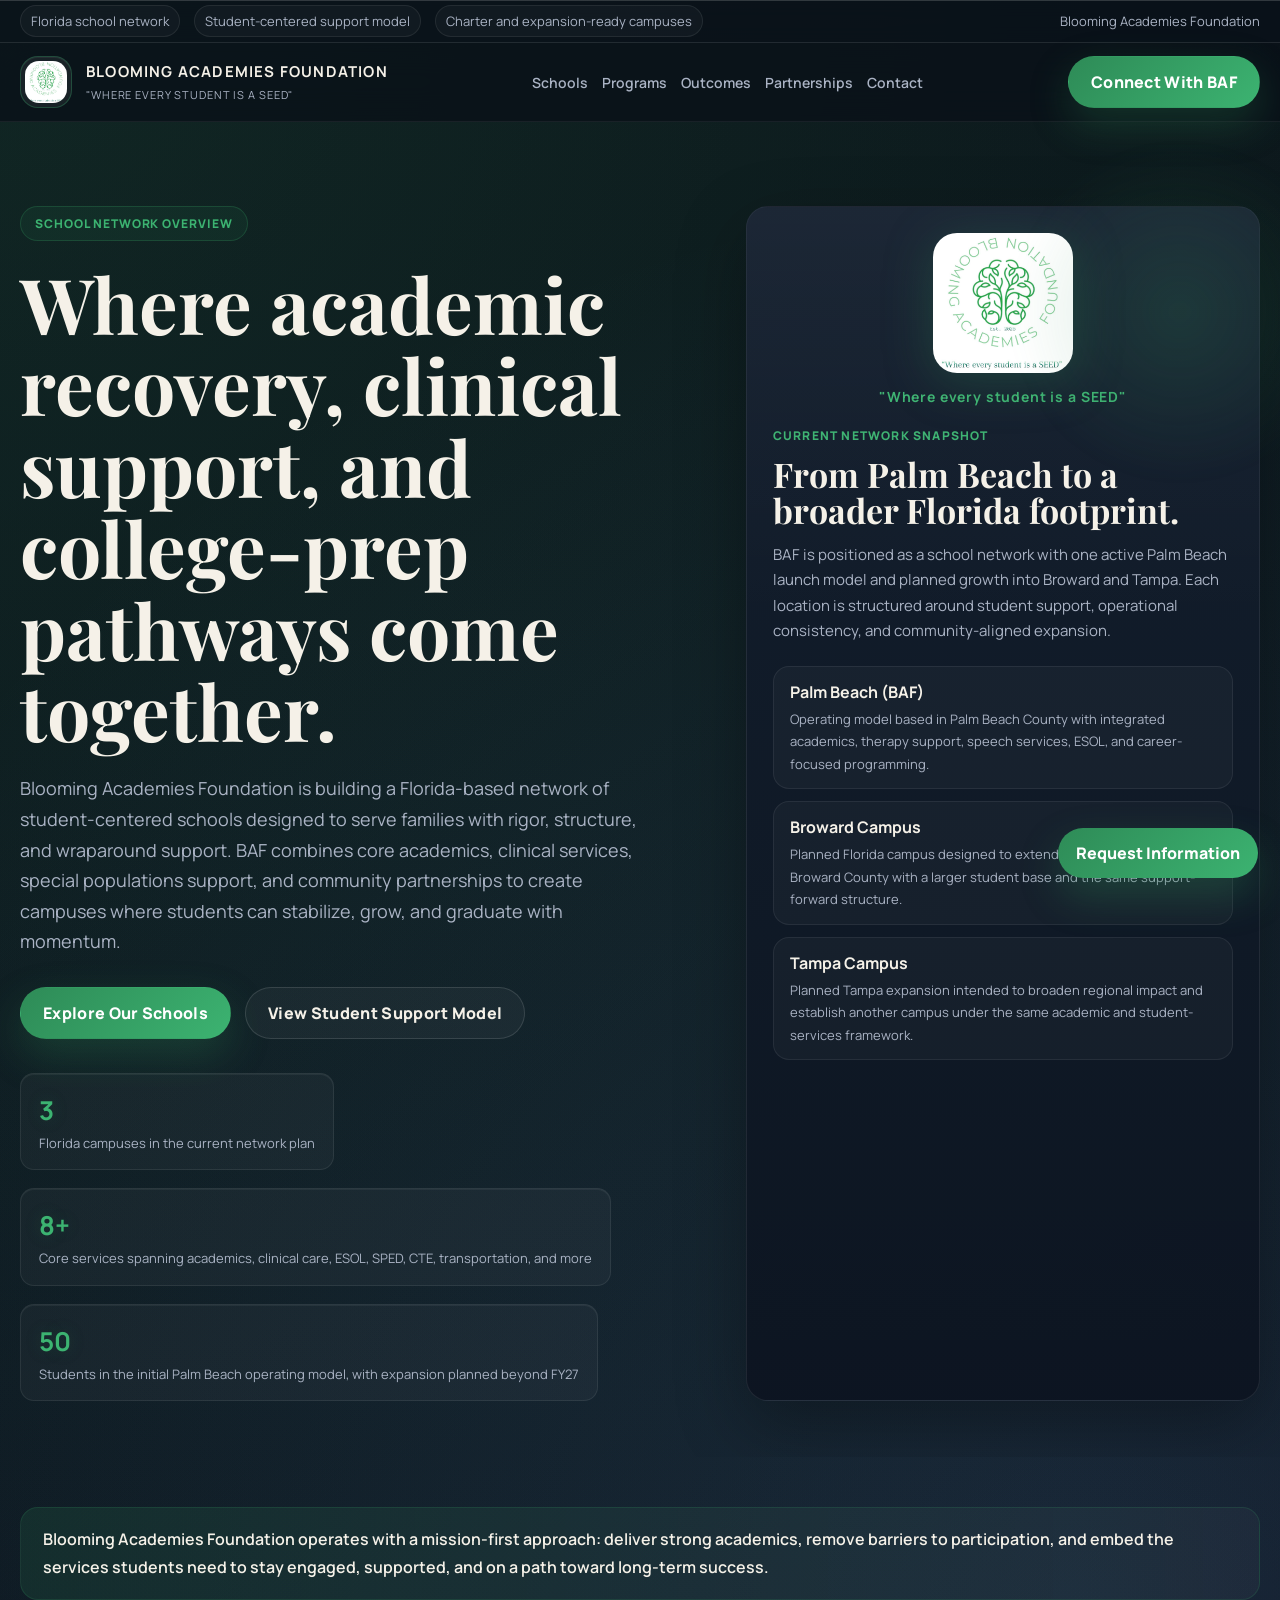
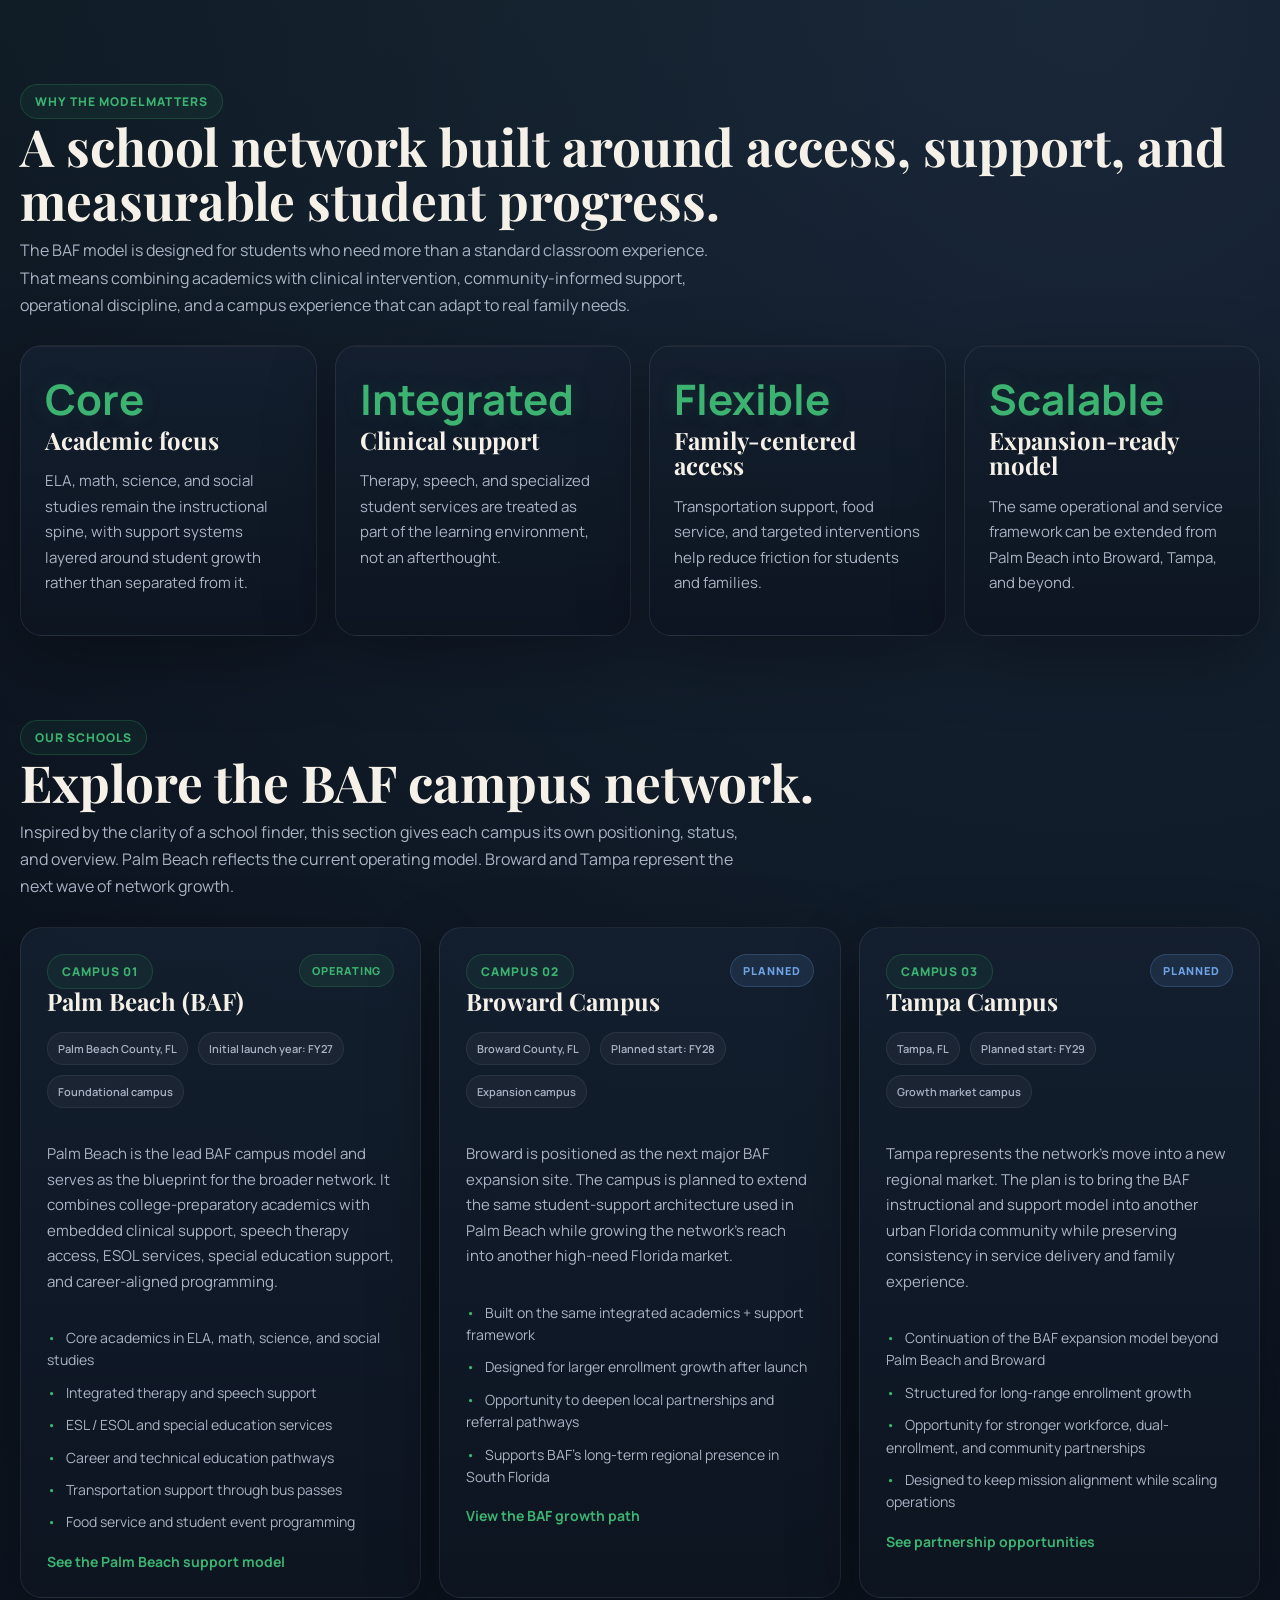
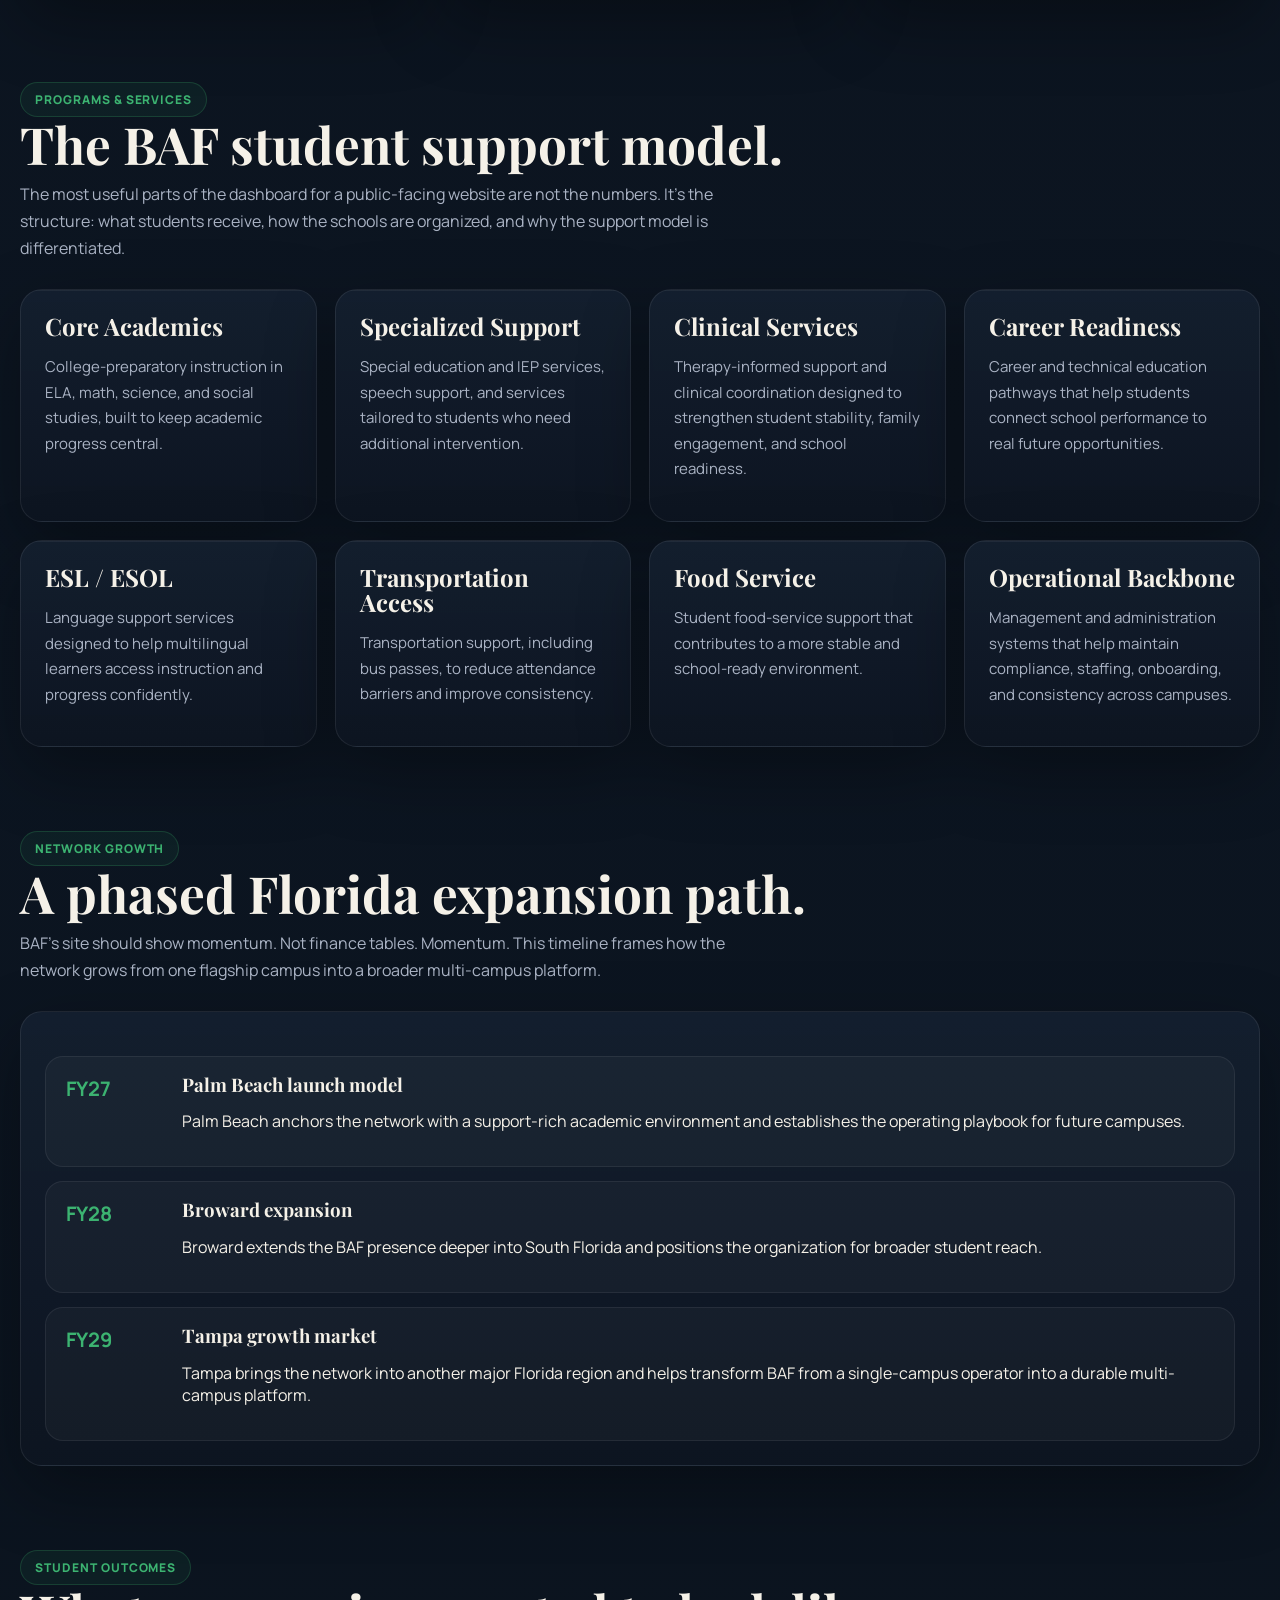
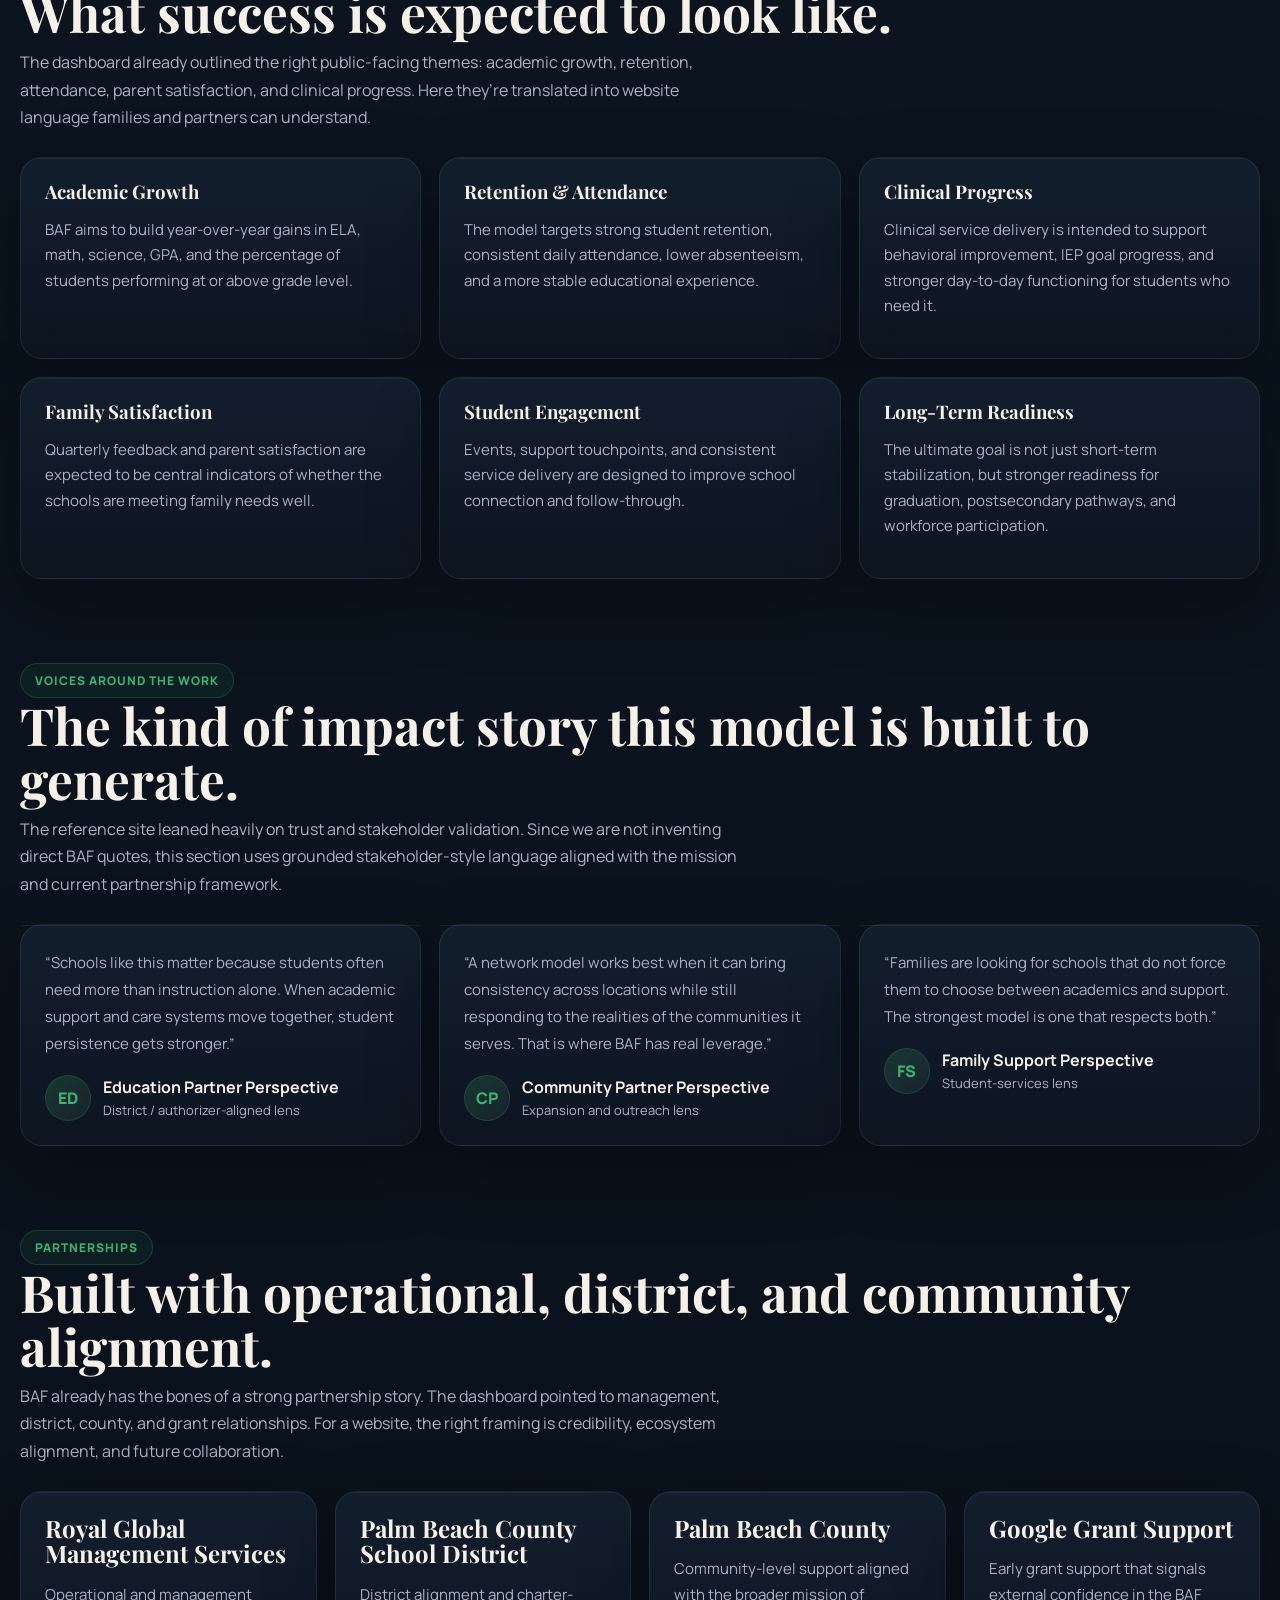
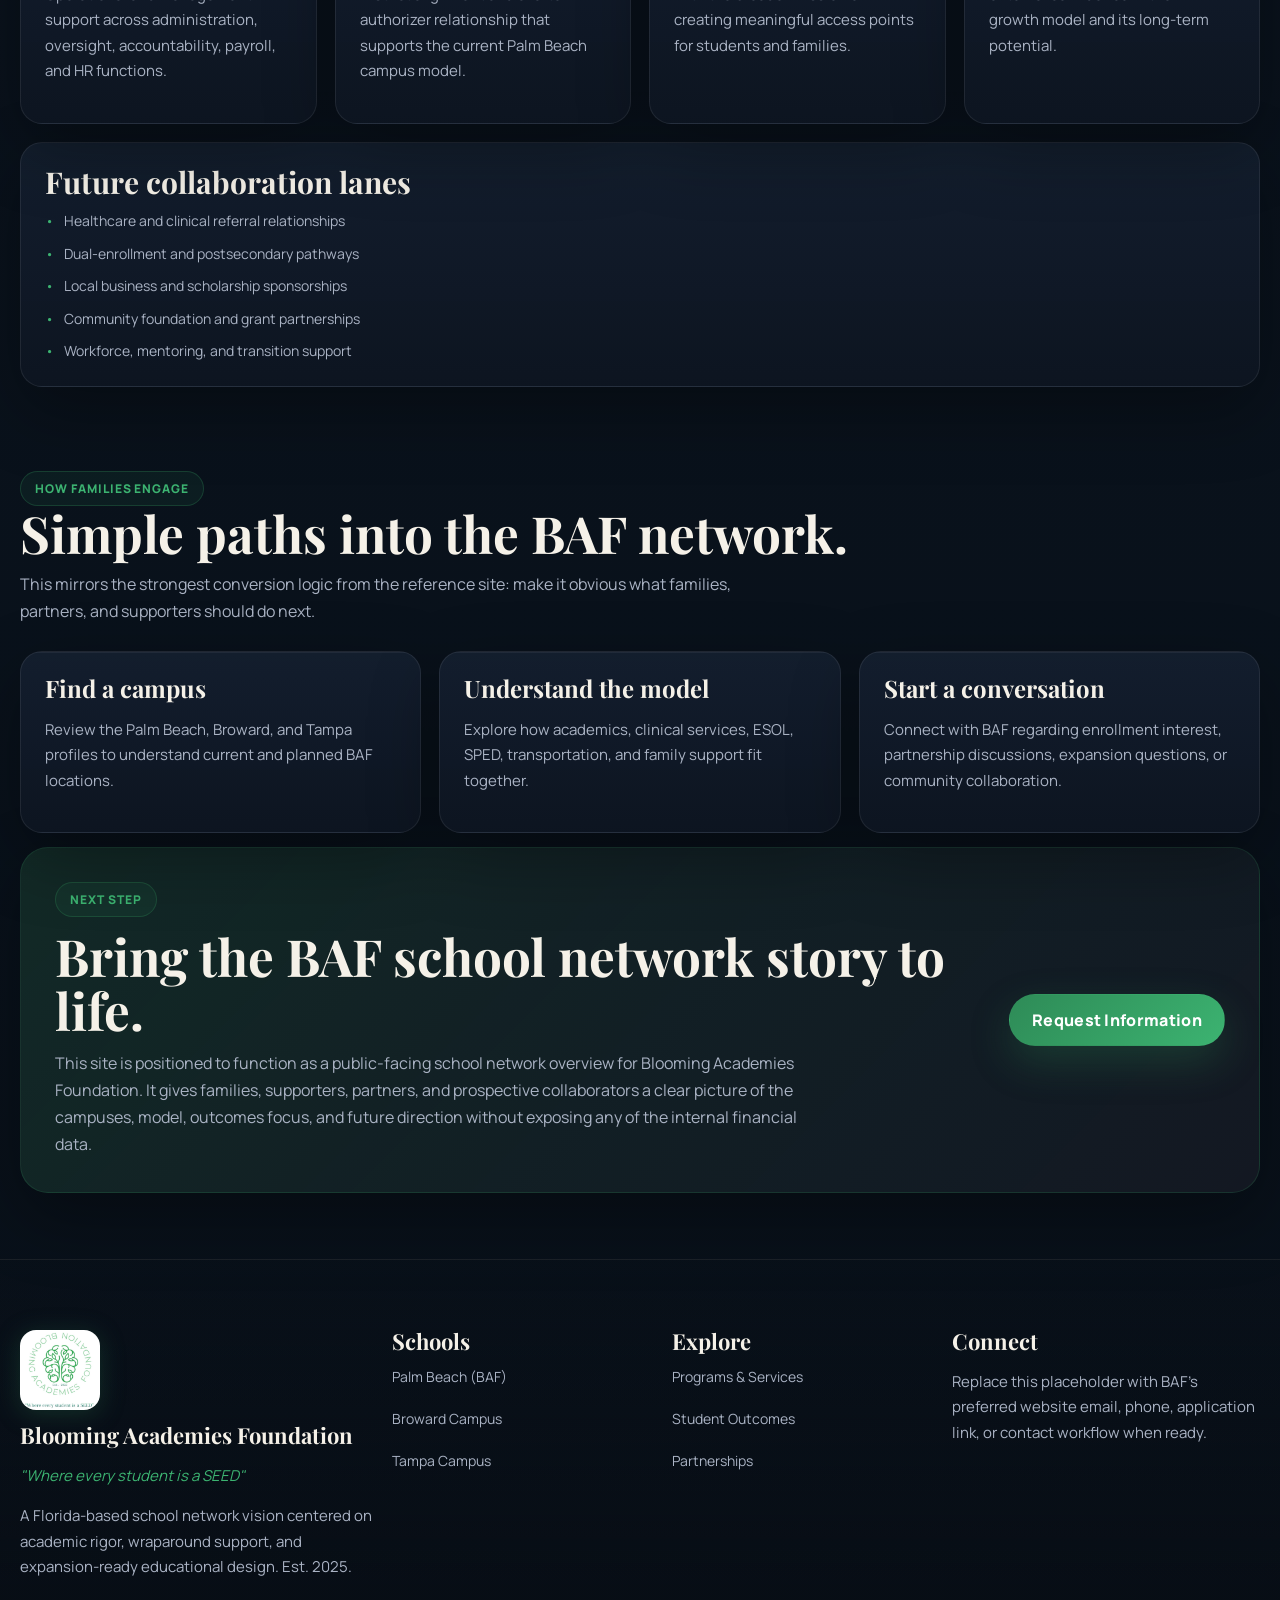
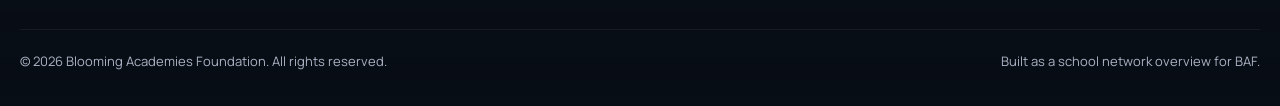
==== index.html @ f179d06c "BAF Schools website - initial deploy" ====
<!DOCTYPE html>
<html lang="en">
<head>
  <meta charset="UTF-8">
  <meta name="viewport" content="width=device-width, initial-scale=1.0">
  <title>Blooming Academies Foundation | Where Every Student is a SEED</title>
  <meta name="description" content="Explore Blooming Academies Foundation schools, student support services, campus plans, partnerships, and the mission behind BAF's Florida education network.">
  <link rel="preconnect" href="https://fonts.googleapis.com">
  <link rel="preconnect" href="https://fonts.gstatic.com" crossorigin>
  <link href="https://fonts.googleapis.com/css2?family=Playfair+Display:wght@600;700;800&family=Manrope:wght@400;500;600;700;800&display=swap" rel="stylesheet">
  <style>
    :root {
      --ink: #0d1420;
      --ink-deep: #091019;
      --ink-soft: #131f31;
      --surface: #101a29;
      --surface-2: #162336;
      --line: rgba(255,255,255,0.1);
      --text: #f5f1e8;
      --muted: #aab3c4;
      --gold: #2e8b57;
      --gold-bright: #3cb371;
      --emerald: #62c59a;
      --blue: #6ea4e7;
      --green-deep: #1a6b3c;
      --green-light: #7ecfa0;
      --shadow: 0 24px 70px rgba(0, 0, 0, 0.32);
      --radius: 22px;
      --radius-sm: 14px;
      --container: 1240px;
    }

    * { box-sizing: border-box; }
    html { scroll-behavior: smooth; }
    body {
      margin: 0;
      font-family: 'Manrope', sans-serif;
      background:
        radial-gradient(circle at top left, rgba(46,139,87,0.18), transparent 25%),
        radial-gradient(circle at 85% 20%, rgba(110,164,231,0.14), transparent 22%),
        linear-gradient(180deg, #0a1018 0%, #0c1521 45%, #081019 100%);
      color: var(--text);
    }

    body::before {
      content: "";
      position: fixed;
      inset: 0;
      pointer-events: none;
      background-image:
        linear-gradient(rgba(255,255,255,0.03) 1px, transparent 1px),
        linear-gradient(90deg, rgba(255,255,255,0.03) 1px, transparent 1px);
      background-size: 32px 32px;
      mask-image: linear-gradient(180deg, rgba(0,0,0,0.25), transparent 80%);
      opacity: 0.25;
    }

    a { color: inherit; text-decoration: none; }
    img { max-width: 100%; display: block; }
    .container { width: min(var(--container), calc(100% - 40px)); margin: 0 auto; }

    .topbar {
      border-bottom: 1px solid var(--line);
      background: rgba(9, 16, 25, 0.78);
      backdrop-filter: blur(18px);
    }

    .topbar-inner {
      min-height: 42px;
      display: flex;
      align-items: center;
      justify-content: space-between;
      gap: 16px;
      color: var(--muted);
      font-size: 13px;
    }

    .topbar-items,
    .topbar-right,
    .nav-links,
    .hero-actions,
    .hero-proof,
    .impact-grid,
    .campus-grid,
    .model-grid,
    .outcomes-grid,
    .partners-grid,
    .path-grid,
    .footer-grid { display: flex; gap: 14px; flex-wrap: wrap; }

    .topbar-chip {
      padding: 6px 10px;
      border: 1px solid rgba(255,255,255,0.08);
      border-radius: 999px;
      background: rgba(255,255,255,0.03);
    }

    .navbar {
      position: sticky;
      top: 0;
      z-index: 20;
      background: rgba(10, 16, 24, 0.76);
      backdrop-filter: blur(20px);
      border-bottom: 1px solid rgba(255,255,255,0.06);
    }

    .nav-inner {
      min-height: 78px;
      display: flex;
      align-items: center;
      justify-content: space-between;
      gap: 20px;
    }

    .brand {
      display: flex;
      align-items: center;
      gap: 14px;
    }

    .brand-mark {
      width: 52px;
      height: 52px;
      border-radius: 18px;
      background: rgba(255,255,255,0.06);
      border: 1px solid rgba(62,179,113,0.3);
      display: grid;
      place-items: center;
      box-shadow: inset 0 1px 0 rgba(255,255,255,0.06);
      overflow: hidden;
      padding: 4px;
    }

    .brand-mark img {
      width: 100%;
      height: 100%;
      object-fit: contain;
      border-radius: 14px;
    }

    .brand-copy strong {
      display: block;
      font-size: 15px;
      letter-spacing: 0.08em;
      text-transform: uppercase;
    }

    .brand-copy small {
      color: var(--muted);
      letter-spacing: 0.08em;
      text-transform: uppercase;
      font-size: 11px;
    }

    .nav-links a {
      color: var(--muted);
      font-weight: 600;
      font-size: 14px;
    }

    .nav-links a:hover { color: var(--text); }

    .btn {
      display: inline-flex;
      align-items: center;
      justify-content: center;
      gap: 10px;
      padding: 14px 22px;
      border-radius: 999px;
      border: 1px solid transparent;
      font-weight: 800;
      letter-spacing: 0.02em;
      transition: transform 0.2s ease, box-shadow 0.2s ease, border-color 0.2s ease;
    }

    .btn:hover { transform: translateY(-2px); }

    .btn-primary {
      color: #fff;
      background: linear-gradient(135deg, var(--gold) 0%, var(--gold-bright) 100%);
      box-shadow: 0 16px 40px rgba(46,139,87,0.28);
    }

    .btn-secondary {
      color: var(--text);
      border-color: rgba(255,255,255,0.12);
      background: rgba(255,255,255,0.04);
    }

    .hero {
      padding: 84px 0 56px;
      position: relative;
      overflow: hidden;
    }

    .hero::after {
      content: "";
      position: absolute;
      right: -80px;
      top: 10px;
      width: 360px;
      height: 360px;
      border-radius: 50%;
      background: radial-gradient(circle, rgba(46,139,87,0.2), transparent 66%);
      filter: blur(8px);
    }

    .hero-grid {
      display: grid;
      grid-template-columns: 1.15fr 0.85fr;
      gap: 30px;
      align-items: stretch;
    }

    .eyebrow {
      display: inline-flex;
      align-items: center;
      gap: 10px;
      padding: 8px 14px;
      border-radius: 999px;
      border: 1px solid rgba(46,139,87,0.3);
      background: rgba(46,139,87,0.1);
      color: var(--gold-bright);
      font-size: 12px;
      font-weight: 800;
      letter-spacing: 0.08em;
      text-transform: uppercase;
    }

    h1, h2, h3, h4 {
      font-family: 'Playfair Display', serif;
      margin: 0;
      line-height: 1.06;
    }

    h1 {
      margin-top: 22px;
      font-size: clamp(42px, 6vw, 78px);
      max-width: 760px;
    }

    .hero-copy p {
      margin: 22px 0 0;
      max-width: 640px;
      color: var(--muted);
      font-size: 18px;
      line-height: 1.7;
    }

    .hero-actions { margin-top: 30px; }

    .hero-proof {
      margin-top: 34px;
      gap: 18px;
    }

    .proof-card {
      min-width: 170px;
      padding: 18px 18px 16px;
      border-radius: var(--radius-sm);
      background: rgba(255,255,255,0.035);
      border: 1px solid rgba(255,255,255,0.08);
      box-shadow: inset 0 1px 0 rgba(255,255,255,0.05);
    }

    .proof-card strong {
      display: block;
      font-size: 26px;
      color: var(--gold-bright);
      text-shadow: 0 0 18px rgba(46,139,87,0.2);
    }

    .proof-card span {
      display: block;
      margin-top: 6px;
      color: var(--muted);
      font-size: 13px;
      line-height: 1.5;
    }

    .hero-panel,
    .panel,
    .campus-card,
    .partner-card,
    .path-card,
    .testimonial,
    .impact-card,
    .model-card,
    .outcome-card {
      background: linear-gradient(180deg, rgba(20,31,47,0.94), rgba(13,21,33,0.98));
      border: 1px solid rgba(255,255,255,0.08);
      border-radius: var(--radius);
      box-shadow: var(--shadow);
    }

    .hero-panel {
      padding: 26px;
      position: relative;
      overflow: hidden;
    }

    .hero-panel::before {
      content: "";
      position: absolute;
      inset: 0;
      background: linear-gradient(180deg, rgba(255,255,255,0.04), transparent 35%);
      pointer-events: none;
    }

    .panel-kicker {
      font-size: 12px;
      color: var(--gold-bright);
      letter-spacing: 0.1em;
      text-transform: uppercase;
      font-weight: 800;
    }

    .hero-panel h3 {
      margin-top: 12px;
      font-size: 34px;
    }

    .hero-panel p {
      margin: 14px 0 0;
      color: var(--muted);
      line-height: 1.7;
      font-size: 15px;
    }

    .school-list {
      margin-top: 22px;
      display: grid;
      gap: 12px;
    }

    .school-list-item {
      padding: 14px 16px;
      border-radius: 16px;
      border: 1px solid rgba(255,255,255,0.07);
      background: rgba(255,255,255,0.03);
    }

    .school-list-item strong {
      display: block;
      font-size: 16px;
      margin-bottom: 4px;
    }

    .school-list-item span {
      color: var(--muted);
      font-size: 13px;
      line-height: 1.5;
    }

    .section { padding: 42px 0; }

    .section-head {
      display: flex;
      align-items: end;
      justify-content: space-between;
      gap: 20px;
      margin-bottom: 26px;
    }

    .section-head p {
      margin: 10px 0 0;
      max-width: 720px;
      color: var(--muted);
      line-height: 1.7;
    }

    .section-head h2 {
      font-size: clamp(30px, 4vw, 52px);
    }

    .impact-grid,
    .model-grid,
    .outcomes-grid,
    .partners-grid,
    .path-grid,
    .footer-grid {
      display: grid;
      gap: 18px;
    }

    .impact-grid { grid-template-columns: repeat(4, minmax(0, 1fr)); }
    .campus-grid { display: grid; grid-template-columns: repeat(3, minmax(0, 1fr)); gap: 18px; }
    .model-grid { grid-template-columns: repeat(4, minmax(0, 1fr)); }
    .outcomes-grid { grid-template-columns: repeat(3, minmax(0, 1fr)); }
    .partners-grid { grid-template-columns: repeat(4, minmax(0, 1fr)); }
    .path-grid { grid-template-columns: repeat(3, minmax(0, 1fr)); }
    .footer-grid { grid-template-columns: 1.15fr 0.85fr 0.85fr 1fr; }

    .impact-card,
    .model-card,
    .outcome-card,
    .partner-card,
    .path-card {
      padding: 24px;
      position: relative;
      overflow: hidden;
    }

    .impact-card::before,
    .campus-card::before,
    .model-card::before,
    .outcome-card::before,
    .partner-card::before,
    .path-card::before,
    .testimonial::before {
      content: "";
      position: absolute;
      inset: 0;
      border-top: 1px solid rgba(255,255,255,0.06);
      pointer-events: none;
    }

    .impact-card strong {
      display: block;
      font-size: 42px;
      color: var(--gold-bright);
      text-shadow: 0 0 22px rgba(46,139,87,0.18);
    }

    .impact-card h3,
    .model-card h3,
    .partner-card h3,
    .path-card h3,
    .campus-card h3 { font-size: 24px; }

    .impact-card p,
    .model-card p,
    .outcome-card p,
    .partner-card p,
    .path-card p,
    .campus-card p,
    .footer-column p {
      color: var(--muted);
      line-height: 1.7;
      font-size: 15px;
    }

    .network-band {
      margin: 8px 0 0;
      padding: 18px 22px;
      border-radius: 18px;
      background: linear-gradient(90deg, rgba(46,139,87,0.16), rgba(255,255,255,0.03));
      border: 1px solid rgba(46,139,87,0.22);
      color: var(--text);
      font-weight: 600;
      line-height: 1.7;
    }

    .campus-card {
      padding: 26px;
      display: flex;
      flex-direction: column;
      gap: 18px;
      min-height: 100%;
    }

    .campus-top {
      display: flex;
      align-items: start;
      justify-content: space-between;
      gap: 14px;
    }

    .campus-pill,
    .tiny-pill,
    .meta-pill {
      display: inline-flex;
      align-items: center;
      justify-content: center;
      border-radius: 999px;
      font-size: 11px;
      font-weight: 800;
      letter-spacing: 0.08em;
      text-transform: uppercase;
    }

    .campus-pill {
      padding: 8px 12px;
      background: rgba(46,139,87,0.14);
      color: var(--gold-bright);
      border: 1px solid rgba(46,139,87,0.28);
    }

    .campus-pill.planned {
      background: rgba(110,164,231,0.12);
      color: var(--blue);
      border-color: rgba(110,164,231,0.22);
    }

    .campus-meta {
      display: flex;
      flex-wrap: wrap;
      gap: 10px;
    }

    .meta-pill {
      padding: 8px 10px;
      background: rgba(255,255,255,0.04);
      border: 1px solid rgba(255,255,255,0.07);
      color: var(--muted);
      text-transform: none;
      letter-spacing: 0;
      font-weight: 600;
    }

    .campus-copy {
      display: grid;
      gap: 10px;
    }

    .campus-features,
    .partner-list,
    .footer-links,
    .campus-links {
      display: grid;
      gap: 10px;
      padding: 0;
      margin: 0;
      list-style: none;
    }

    .campus-features li,
    .partner-list li,
    .footer-links a {
      color: var(--muted);
      line-height: 1.6;
      font-size: 14px;
    }

    .campus-features li::before,
    .partner-list li::before {
      content: "•";
      color: var(--gold-bright);
      margin-right: 10px;
    }

    .campus-links a {
      font-weight: 700;
      color: var(--gold-bright);
      font-size: 14px;
    }

    .timeline {
      display: grid;
      gap: 14px;
      margin-top: 20px;
    }

    .timeline-item {
      display: grid;
      grid-template-columns: 100px 1fr;
      gap: 16px;
      padding: 18px 20px;
      border-radius: 18px;
      background: rgba(255,255,255,0.03);
      border: 1px solid rgba(255,255,255,0.07);
    }

    .timeline-item strong {
      color: var(--gold-bright);
      font-size: 20px;
    }

    .testimonial-row {
      display: grid;
      grid-template-columns: repeat(3, minmax(0, 1fr));
      gap: 18px;
    }

    .testimonial {
      padding: 24px;
      position: relative;
    }

    .testimonial p {
      color: var(--muted);
      line-height: 1.8;
      font-size: 15px;
      margin: 0;
    }

    .testimonial footer {
      margin-top: 18px;
      display: flex;
      align-items: center;
      gap: 12px;
    }

    .avatar {
      width: 46px;
      height: 46px;
      border-radius: 50%;
      display: grid;
      place-items: center;
      background: linear-gradient(135deg, rgba(46,139,87,0.28), rgba(255,255,255,0.05));
      border: 1px solid rgba(46,139,87,0.28);
      color: var(--gold-bright);
      font-weight: 800;
    }

    .cta-band {
      margin-top: 14px;
      padding: 34px;
      border-radius: 28px;
      background:
        linear-gradient(135deg, rgba(46,139,87,0.2), rgba(98,197,154,0.08) 48%, rgba(255,255,255,0.03) 100%),
        rgba(12,18,28,0.92);
      border: 1px solid rgba(46,139,87,0.22);
      box-shadow: var(--shadow);
      display: grid;
      grid-template-columns: 1fr auto;
      gap: 20px;
      align-items: center;
    }

    .cta-band p {
      margin: 12px 0 0;
      color: var(--muted);
      max-width: 760px;
      line-height: 1.7;
    }

    footer.site-footer {
      padding: 70px 0 36px;
      margin-top: 24px;
      border-top: 1px solid rgba(255,255,255,0.08);
      background: linear-gradient(180deg, rgba(8,14,22,0.2), rgba(7,12,19,0.78));
    }

    .footer-column h4 {
      font-size: 22px;
      margin-bottom: 12px;
    }

    .footer-links a { display: block; margin-bottom: 10px; }
    .footer-links a:hover { color: var(--text); }

    .footer-bottom {
      margin-top: 34px;
      padding-top: 22px;
      border-top: 1px solid rgba(255,255,255,0.06);
      display: flex;
      justify-content: space-between;
      gap: 20px;
      flex-wrap: wrap;
      color: var(--muted);
      font-size: 13px;
    }

    .floating-cta {
      position: fixed;
      right: 22px;
      bottom: 22px;
      z-index: 25;
      padding: 14px 18px;
      border-radius: 999px;
      background: linear-gradient(135deg, var(--gold), var(--gold-bright));
      color: #fff;
      font-weight: 900;
      box-shadow: 0 18px 40px rgba(46,139,87,0.32);
    }

    @media (max-width: 1100px) {
      .hero-grid,
      .campus-grid,
      .impact-grid,
      .model-grid,
      .outcomes-grid,
      .partners-grid,
      .testimonial-row,
      .path-grid,
      .footer-grid,
      .cta-band {
        grid-template-columns: 1fr 1fr;
      }

      .hero-grid { grid-template-columns: 1fr; }
      .cta-band { grid-template-columns: 1fr; }
    }

    @media (max-width: 760px) {
      .topbar { display: none; }
      .nav-inner { min-height: 72px; }
      .nav-links { display: none; }
      .impact-grid,
      .campus-grid,
      .model-grid,
      .outcomes-grid,
      .partners-grid,
      .testimonial-row,
      .path-grid,
      .footer-grid,
      .hero-proof { grid-template-columns: 1fr; display: grid; }
      .section { padding: 34px 0; }
      .timeline-item { grid-template-columns: 1fr; }
      .btn { width: 100%; }
      .hero-actions { display: grid; }
      .floating-cta { left: 14px; right: 14px; text-align: center; }
    }
  </style>
</head>
<body>
  <div class="topbar">
    <div class="container topbar-inner">
      <div class="topbar-items">
        <span class="topbar-chip">Florida school network</span>
        <span class="topbar-chip">Student-centered support model</span>
        <span class="topbar-chip">Charter and expansion-ready campuses</span>
      </div>
      <div class="topbar-right">
        <span>Blooming Academies Foundation</span>
      </div>
    </div>
  </div>

  <nav class="navbar">
    <div class="container nav-inner">
      <a href="#top" class="brand">
        <div class="brand-mark"><img src="baf-logo.jpg" alt="Blooming Academies Foundation logo"></div>
        <div class="brand-copy">
          <strong>Blooming Academies Foundation</strong>
          <small>"Where every student is a SEED"</small>
        </div>
      </a>
      <div class="nav-links">
        <a href="#schools">Schools</a>
        <a href="#model">Programs</a>
        <a href="#outcomes">Outcomes</a>
        <a href="#partners">Partnerships</a>
        <a href="#contact">Contact</a>
      </div>
      <a class="btn btn-primary" href="#contact">Connect With BAF</a>
    </div>
  </nav>

  <header class="hero" id="top">
    <div class="container hero-grid">
      <div class="hero-copy">
        <div class="eyebrow">School Network Overview</div>
        <h1>Where academic recovery, clinical support, and college-prep pathways come together.</h1>
        <p>
          Blooming Academies Foundation is building a Florida-based network of student-centered schools designed to serve families with rigor, structure, and wraparound support. BAF combines core academics, clinical services, special populations support, and community partnerships to create campuses where students can stabilize, grow, and graduate with momentum.
        </p>
        <div class="hero-actions">
          <a class="btn btn-primary" href="#schools">Explore Our Schools</a>
          <a class="btn btn-secondary" href="#model">View Student Support Model</a>
        </div>
        <div class="hero-proof">
          <div class="proof-card">
            <strong>3</strong>
            <span>Florida campuses in the current network plan</span>
          </div>
          <div class="proof-card">
            <strong>8+</strong>
            <span>Core services spanning academics, clinical care, ESOL, SPED, CTE, transportation, and more</span>
          </div>
          <div class="proof-card">
            <strong>50</strong>
            <span>Students in the initial Palm Beach operating model, with expansion planned beyond FY27</span>
          </div>
        </div>
      </div>

      <div class="hero-panel">
        <div style="text-align:center; margin-bottom:18px;">
          <img src="baf-logo.jpg" alt="Blooming Academies Foundation" style="width:140px; height:140px; object-fit:contain; margin:0 auto; border-radius:24px; filter:drop-shadow(0 8px 24px rgba(46,139,87,0.3));">
          <p style="margin:12px 0 0; font-size:14px; font-weight:700; color:var(--gold-bright); letter-spacing:0.06em;">"Where every student is a SEED"</p>
        </div>
        <div class="panel-kicker">Current Network Snapshot</div>
        <h3>From Palm Beach to a broader Florida footprint.</h3>
        <p>
          BAF is positioned as a school network with one active Palm Beach launch model and planned growth into Broward and Tampa. Each location is structured around student support, operational consistency, and community-aligned expansion.
        </p>
        <div class="school-list">
          <div class="school-list-item">
            <strong>Palm Beach (BAF)</strong>
            <span>Operating model based in Palm Beach County with integrated academics, therapy support, speech services, ESOL, and career-focused programming.</span>
          </div>
          <div class="school-list-item">
            <strong>Broward Campus</strong>
            <span>Planned Florida campus designed to extend the BAF model into Broward County with a larger student base and the same support-forward structure.</span>
          </div>
          <div class="school-list-item">
            <strong>Tampa Campus</strong>
            <span>Planned Tampa expansion intended to broaden regional impact and establish another campus under the same academic and student-services framework.</span>
          </div>
        </div>
      </div>
    </div>
  </header>

  <section class="section">
    <div class="container">
      <div class="network-band">
        Blooming Academies Foundation operates with a mission-first approach: deliver strong academics, remove barriers to participation, and embed the services students need to stay engaged, supported, and on a path toward long-term success.
      </div>
    </div>
  </section>

  <section class="section" id="impact">
    <div class="container">
      <div class="section-head">
        <div>
          <div class="eyebrow">Why The Model Matters</div>
          <h2>A school network built around access, support, and measurable student progress.</h2>
          <p>
            The BAF model is designed for students who need more than a standard classroom experience. That means combining academics with clinical intervention, community-informed support, operational discipline, and a campus experience that can adapt to real family needs.
          </p>
        </div>
      </div>

      <div class="impact-grid">
        <div class="impact-card">
          <strong>Core</strong>
          <h3>Academic focus</h3>
          <p>ELA, math, science, and social studies remain the instructional spine, with support systems layered around student growth rather than separated from it.</p>
        </div>
        <div class="impact-card">
          <strong>Integrated</strong>
          <h3>Clinical support</h3>
          <p>Therapy, speech, and specialized student services are treated as part of the learning environment, not an afterthought.</p>
        </div>
        <div class="impact-card">
          <strong>Flexible</strong>
          <h3>Family-centered access</h3>
          <p>Transportation support, food service, and targeted interventions help reduce friction for students and families.</p>
        </div>
        <div class="impact-card">
          <strong>Scalable</strong>
          <h3>Expansion-ready model</h3>
          <p>The same operational and service framework can be extended from Palm Beach into Broward, Tampa, and beyond.</p>
        </div>
      </div>
    </div>
  </section>

  <section class="section" id="schools">
    <div class="container">
      <div class="section-head">
        <div>
          <div class="eyebrow">Our Schools</div>
          <h2>Explore the BAF campus network.</h2>
          <p>
            Inspired by the clarity of a school finder, this section gives each campus its own positioning, status, and overview. Palm Beach reflects the current operating model. Broward and Tampa represent the next wave of network growth.
          </p>
        </div>
      </div>

      <div class="campus-grid">
        <article class="campus-card" id="palm-beach">
          <div class="campus-top">
            <div>
              <div class="eyebrow">Campus 01</div>
              <h3>Palm Beach (BAF)</h3>
            </div>
            <span class="campus-pill">Operating</span>
          </div>
          <div class="campus-meta">
            <span class="meta-pill">Palm Beach County, FL</span>
            <span class="meta-pill">Initial launch year: FY27</span>
            <span class="meta-pill">Foundational campus</span>
          </div>
          <div class="campus-copy">
            <p>
              Palm Beach is the lead BAF campus model and serves as the blueprint for the broader network. It combines college-preparatory academics with embedded clinical support, speech therapy access, ESOL services, special education support, and career-aligned programming.
            </p>
          </div>
          <ul class="campus-features">
            <li>Core academics in ELA, math, science, and social studies</li>
            <li>Integrated therapy and speech support</li>
            <li>ESL / ESOL and special education services</li>
            <li>Career and technical education pathways</li>
            <li>Transportation support through bus passes</li>
            <li>Food service and student event programming</li>
          </ul>
          <div class="campus-links">
            <a href="#model">See the Palm Beach support model</a>
          </div>
        </article>

        <article class="campus-card" id="broward">
          <div class="campus-top">
            <div>
              <div class="eyebrow">Campus 02</div>
              <h3>Broward Campus</h3>
            </div>
            <span class="campus-pill planned">Planned</span>
          </div>
          <div class="campus-meta">
            <span class="meta-pill">Broward County, FL</span>
            <span class="meta-pill">Planned start: FY28</span>
            <span class="meta-pill">Expansion campus</span>
          </div>
          <div class="campus-copy">
            <p>
              Broward is positioned as the next major BAF expansion site. The campus is planned to extend the same student-support architecture used in Palm Beach while growing the network's reach into another high-need Florida market.
            </p>
          </div>
          <ul class="campus-features">
            <li>Built on the same integrated academics + support framework</li>
            <li>Designed for larger enrollment growth after launch</li>
            <li>Opportunity to deepen local partnerships and referral pathways</li>
            <li>Supports BAF's long-term regional presence in South Florida</li>
          </ul>
          <div class="campus-links">
            <a href="#timeline">View the BAF growth path</a>
          </div>
        </article>

        <article class="campus-card" id="tampa">
          <div class="campus-top">
            <div>
              <div class="eyebrow">Campus 03</div>
              <h3>Tampa Campus</h3>
            </div>
            <span class="campus-pill planned">Planned</span>
          </div>
          <div class="campus-meta">
            <span class="meta-pill">Tampa, FL</span>
            <span class="meta-pill">Planned start: FY29</span>
            <span class="meta-pill">Growth market campus</span>
          </div>
          <div class="campus-copy">
            <p>
              Tampa represents the network's move into a new regional market. The plan is to bring the BAF instructional and support model into another urban Florida community while preserving consistency in service delivery and family experience.
            </p>
          </div>
          <ul class="campus-features">
            <li>Continuation of the BAF expansion model beyond Palm Beach and Broward</li>
            <li>Structured for long-range enrollment growth</li>
            <li>Opportunity for stronger workforce, dual-enrollment, and community partnerships</li>
            <li>Designed to keep mission alignment while scaling operations</li>
          </ul>
          <div class="campus-links">
            <a href="#partners">See partnership opportunities</a>
          </div>
        </article>
      </div>
    </div>
  </section>

  <section class="section" id="model">
    <div class="container">
      <div class="section-head">
        <div>
          <div class="eyebrow">Programs & Services</div>
          <h2>The BAF student support model.</h2>
          <p>
            The most useful parts of the dashboard for a public-facing website are not the numbers. It's the structure: what students receive, how the schools are organized, and why the support model is differentiated.
          </p>
        </div>
      </div>

      <div class="model-grid">
        <div class="model-card">
          <h3>Core Academics</h3>
          <p>College-preparatory instruction in ELA, math, science, and social studies, built to keep academic progress central.</p>
        </div>
        <div class="model-card">
          <h3>Specialized Support</h3>
          <p>Special education and IEP services, speech support, and services tailored to students who need additional intervention.</p>
        </div>
        <div class="model-card">
          <h3>Clinical Services</h3>
          <p>Therapy-informed support and clinical coordination designed to strengthen student stability, family engagement, and school readiness.</p>
        </div>
        <div class="model-card">
          <h3>Career Readiness</h3>
          <p>Career and technical education pathways that help students connect school performance to real future opportunities.</p>
        </div>
      </div>

      <div class="model-grid" style="margin-top:18px;">
        <div class="model-card">
          <h3>ESL / ESOL</h3>
          <p>Language support services designed to help multilingual learners access instruction and progress confidently.</p>
        </div>
        <div class="model-card">
          <h3>Transportation Access</h3>
          <p>Transportation support, including bus passes, to reduce attendance barriers and improve consistency.</p>
        </div>
        <div class="model-card">
          <h3>Food Service</h3>
          <p>Student food-service support that contributes to a more stable and school-ready environment.</p>
        </div>
        <div class="model-card">
          <h3>Operational Backbone</h3>
          <p>Management and administration systems that help maintain compliance, staffing, onboarding, and consistency across campuses.</p>
        </div>
      </div>
    </div>
  </section>

  <section class="section" id="timeline">
    <div class="container">
      <div class="section-head">
        <div>
          <div class="eyebrow">Network Growth</div>
          <h2>A phased Florida expansion path.</h2>
          <p>
            BAF's site should show momentum. Not finance tables. Momentum. This timeline frames how the network grows from one flagship campus into a broader multi-campus platform.
          </p>
        </div>
      </div>

      <div class="panel" style="padding: 24px;">
        <div class="timeline">
          <div class="timeline-item">
            <strong>FY27</strong>
            <div>
              <h3>Palm Beach launch model</h3>
              <p>Palm Beach anchors the network with a support-rich academic environment and establishes the operating playbook for future campuses.</p>
            </div>
          </div>
          <div class="timeline-item">
            <strong>FY28</strong>
            <div>
              <h3>Broward expansion</h3>
              <p>Broward extends the BAF presence deeper into South Florida and positions the organization for broader student reach.</p>
            </div>
          </div>
          <div class="timeline-item">
            <strong>FY29</strong>
            <div>
              <h3>Tampa growth market</h3>
              <p>Tampa brings the network into another major Florida region and helps transform BAF from a single-campus operator into a durable multi-campus platform.</p>
            </div>
          </div>
        </div>
      </div>
    </div>
  </section>

  <section class="section" id="outcomes">
    <div class="container">
      <div class="section-head">
        <div>
          <div class="eyebrow">Student Outcomes</div>
          <h2>What success is expected to look like.</h2>
          <p>
            The dashboard already outlined the right public-facing themes: academic growth, retention, attendance, parent satisfaction, and clinical progress. Here they’re translated into website language families and partners can understand.
          </p>
        </div>
      </div>

      <div class="outcomes-grid">
        <div class="outcome-card">
          <h3>Academic Growth</h3>
          <p>BAF aims to build year-over-year gains in ELA, math, science, GPA, and the percentage of students performing at or above grade level.</p>
        </div>
        <div class="outcome-card">
          <h3>Retention & Attendance</h3>
          <p>The model targets strong student retention, consistent daily attendance, lower absenteeism, and a more stable educational experience.</p>
        </div>
        <div class="outcome-card">
          <h3>Clinical Progress</h3>
          <p>Clinical service delivery is intended to support behavioral improvement, IEP goal progress, and stronger day-to-day functioning for students who need it.</p>
        </div>
      </div>

      <div class="outcomes-grid" style="margin-top:18px;">
        <div class="outcome-card">
          <h3>Family Satisfaction</h3>
          <p>Quarterly feedback and parent satisfaction are expected to be central indicators of whether the schools are meeting family needs well.</p>
        </div>
        <div class="outcome-card">
          <h3>Student Engagement</h3>
          <p>Events, support touchpoints, and consistent service delivery are designed to improve school connection and follow-through.</p>
        </div>
        <div class="outcome-card">
          <h3>Long-Term Readiness</h3>
          <p>The ultimate goal is not just short-term stabilization, but stronger readiness for graduation, postsecondary pathways, and workforce participation.</p>
        </div>
      </div>
    </div>
  </section>

  <section class="section">
    <div class="container">
      <div class="section-head">
        <div>
          <div class="eyebrow">Voices Around The Work</div>
          <h2>The kind of impact story this model is built to generate.</h2>
          <p>
            The reference site leaned heavily on trust and stakeholder validation. Since we are not inventing direct BAF quotes, this section uses grounded stakeholder-style language aligned with the mission and current partnership framework.
          </p>
        </div>
      </div>

      <div class="testimonial-row">
        <article class="testimonial">
          <p>“Schools like this matter because students often need more than instruction alone. When academic support and care systems move together, student persistence gets stronger.”</p>
          <footer>
            <div class="avatar">ED</div>
            <div>
              <strong>Education Partner Perspective</strong><br>
              <span style="color: var(--muted); font-size: 13px;">District / authorizer-aligned lens</span>
            </div>
          </footer>
        </article>
        <article class="testimonial">
          <p>“A network model works best when it can bring consistency across locations while still responding to the realities of the communities it serves. That is where BAF has real leverage.”</p>
          <footer>
            <div class="avatar">CP</div>
            <div>
              <strong>Community Partner Perspective</strong><br>
              <span style="color: var(--muted); font-size: 13px;">Expansion and outreach lens</span>
            </div>
          </footer>
        </article>
        <article class="testimonial">
          <p>“Families are looking for schools that do not force them to choose between academics and support. The strongest model is one that respects both.”</p>
          <footer>
            <div class="avatar">FS</div>
            <div>
              <strong>Family Support Perspective</strong><br>
              <span style="color: var(--muted); font-size: 13px;">Student-services lens</span>
            </div>
          </footer>
        </article>
      </div>
    </div>
  </section>

  <section class="section" id="partners">
    <div class="container">
      <div class="section-head">
        <div>
          <div class="eyebrow">Partnerships</div>
          <h2>Built with operational, district, and community alignment.</h2>
          <p>
            BAF already has the bones of a strong partnership story. The dashboard pointed to management, district, county, and grant relationships. For a website, the right framing is credibility, ecosystem alignment, and future collaboration.
          </p>
        </div>
      </div>

      <div class="partners-grid">
        <div class="partner-card">
          <h3>Royal Global Management Services</h3>
          <p>Operational and management support across administration, oversight, accountability, payroll, and HR functions.</p>
        </div>
        <div class="partner-card">
          <h3>Palm Beach County School District</h3>
          <p>District alignment and charter-authorizer relationship that supports the current Palm Beach campus model.</p>
        </div>
        <div class="partner-card">
          <h3>Palm Beach County</h3>
          <p>Community-level support aligned with the broader mission of creating meaningful access points for students and families.</p>
        </div>
        <div class="partner-card">
          <h3>Google Grant Support</h3>
          <p>Early grant support that signals external confidence in the BAF growth model and its long-term potential.</p>
        </div>
      </div>

      <div class="panel" style="padding: 24px; margin-top: 18px;">
        <h3 style="font-size: 30px; margin-bottom: 12px;">Future collaboration lanes</h3>
        <ul class="partner-list">
          <li>Healthcare and clinical referral relationships</li>
          <li>Dual-enrollment and postsecondary pathways</li>
          <li>Local business and scholarship sponsorships</li>
          <li>Community foundation and grant partnerships</li>
          <li>Workforce, mentoring, and transition support</li>
        </ul>
      </div>
    </div>
  </section>

  <section class="section">
    <div class="container">
      <div class="section-head">
        <div>
          <div class="eyebrow">How Families Engage</div>
          <h2>Simple paths into the BAF network.</h2>
          <p>
            This mirrors the strongest conversion logic from the reference site: make it obvious what families, partners, and supporters should do next.
          </p>
        </div>
      </div>

      <div class="path-grid">
        <div class="path-card">
          <h3>Find a campus</h3>
          <p>Review the Palm Beach, Broward, and Tampa profiles to understand current and planned BAF locations.</p>
        </div>
        <div class="path-card">
          <h3>Understand the model</h3>
          <p>Explore how academics, clinical services, ESOL, SPED, transportation, and family support fit together.</p>
        </div>
        <div class="path-card">
          <h3>Start a conversation</h3>
          <p>Connect with BAF regarding enrollment interest, partnership discussions, expansion questions, or community collaboration.</p>
        </div>
      </div>

      <div class="cta-band" id="contact">
        <div>
          <div class="eyebrow">Next Step</div>
          <h2 style="font-size: clamp(30px, 4vw, 54px); margin-top: 12px;">Bring the BAF school network story to life.</h2>
          <p>
            This site is positioned to function as a public-facing school network overview for Blooming Academies Foundation. It gives families, supporters, partners, and prospective collaborators a clear picture of the campuses, model, outcomes focus, and future direction without exposing any of the internal financial data.
          </p>
        </div>
        <div>
          <a class="btn btn-primary" href="mailto:info@bloomingacademies.org">Request Information</a>
        </div>
      </div>
    </div>
  </section>

  <footer class="site-footer">
    <div class="container">
      <div class="footer-grid">
        <div class="footer-column">
          <img src="baf-logo.jpg" alt="Blooming Academies Foundation" style="width:80px; height:80px; object-fit:contain; margin-bottom:14px; border-radius:16px; filter:drop-shadow(0 4px 12px rgba(46,139,87,0.25));">
          <h4>Blooming Academies Foundation</h4>
          <p style="font-style:italic; color:var(--gold-bright); margin-bottom:8px;">"Where every student is a SEED"</p>
          <p>
            A Florida-based school network vision centered on academic rigor, wraparound support, and expansion-ready educational design. Est. 2025.
          </p>
        </div>
        <div class="footer-column">
          <h4>Schools</h4>
          <div class="footer-links">
            <a href="#palm-beach">Palm Beach (BAF)</a>
            <a href="#broward">Broward Campus</a>
            <a href="#tampa">Tampa Campus</a>
          </div>
        </div>
        <div class="footer-column">
          <h4>Explore</h4>
          <div class="footer-links">
            <a href="#model">Programs & Services</a>
            <a href="#outcomes">Student Outcomes</a>
            <a href="#partners">Partnerships</a>
          </div>
        </div>
        <div class="footer-column">
          <h4>Connect</h4>
          <p>
            Replace this placeholder with BAF's preferred website email, phone, application link, or contact workflow when ready.
          </p>
        </div>
      </div>

      <div class="footer-bottom">
        <span>© 2026 Blooming Academies Foundation. All rights reserved.</span>
        <span>Built as a school network overview for BAF.</span>
      </div>
    </div>
  </footer>

  <a class="floating-cta" href="#contact">Request Information</a>
</body>
</html>
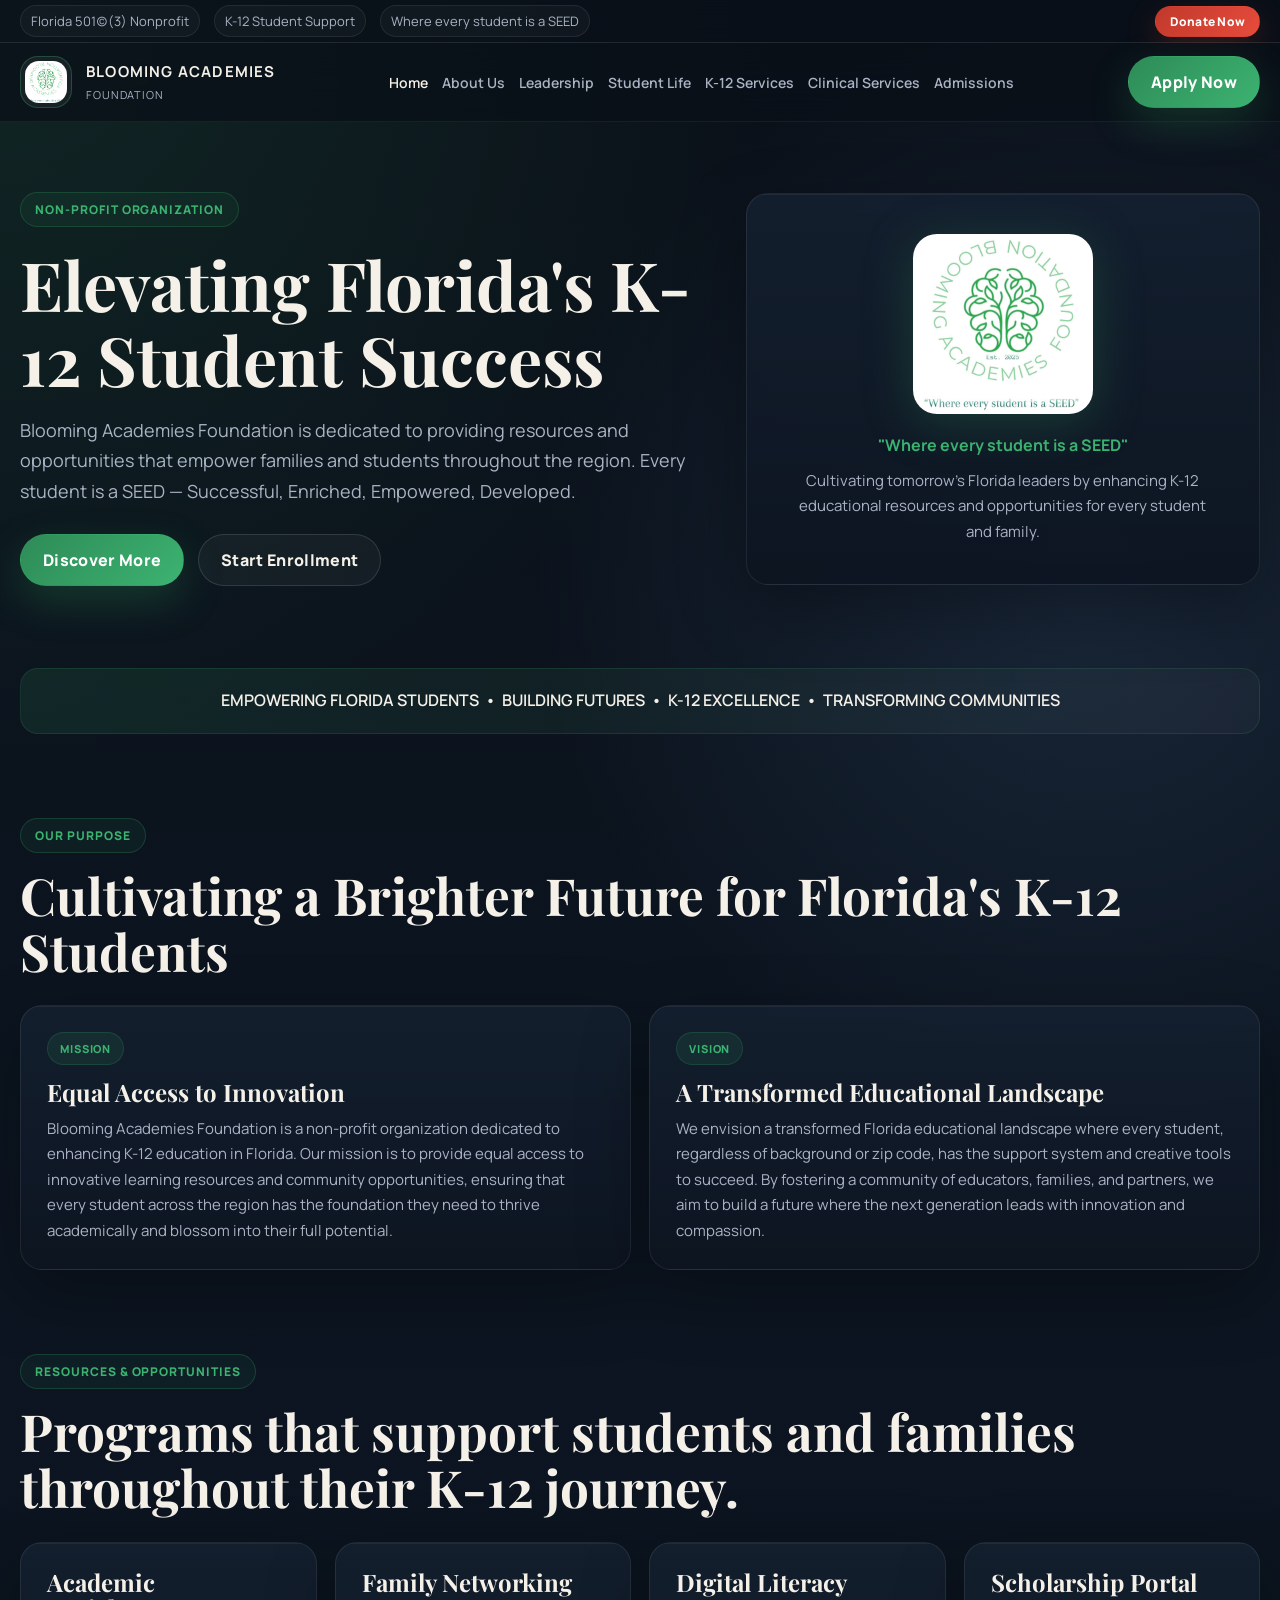
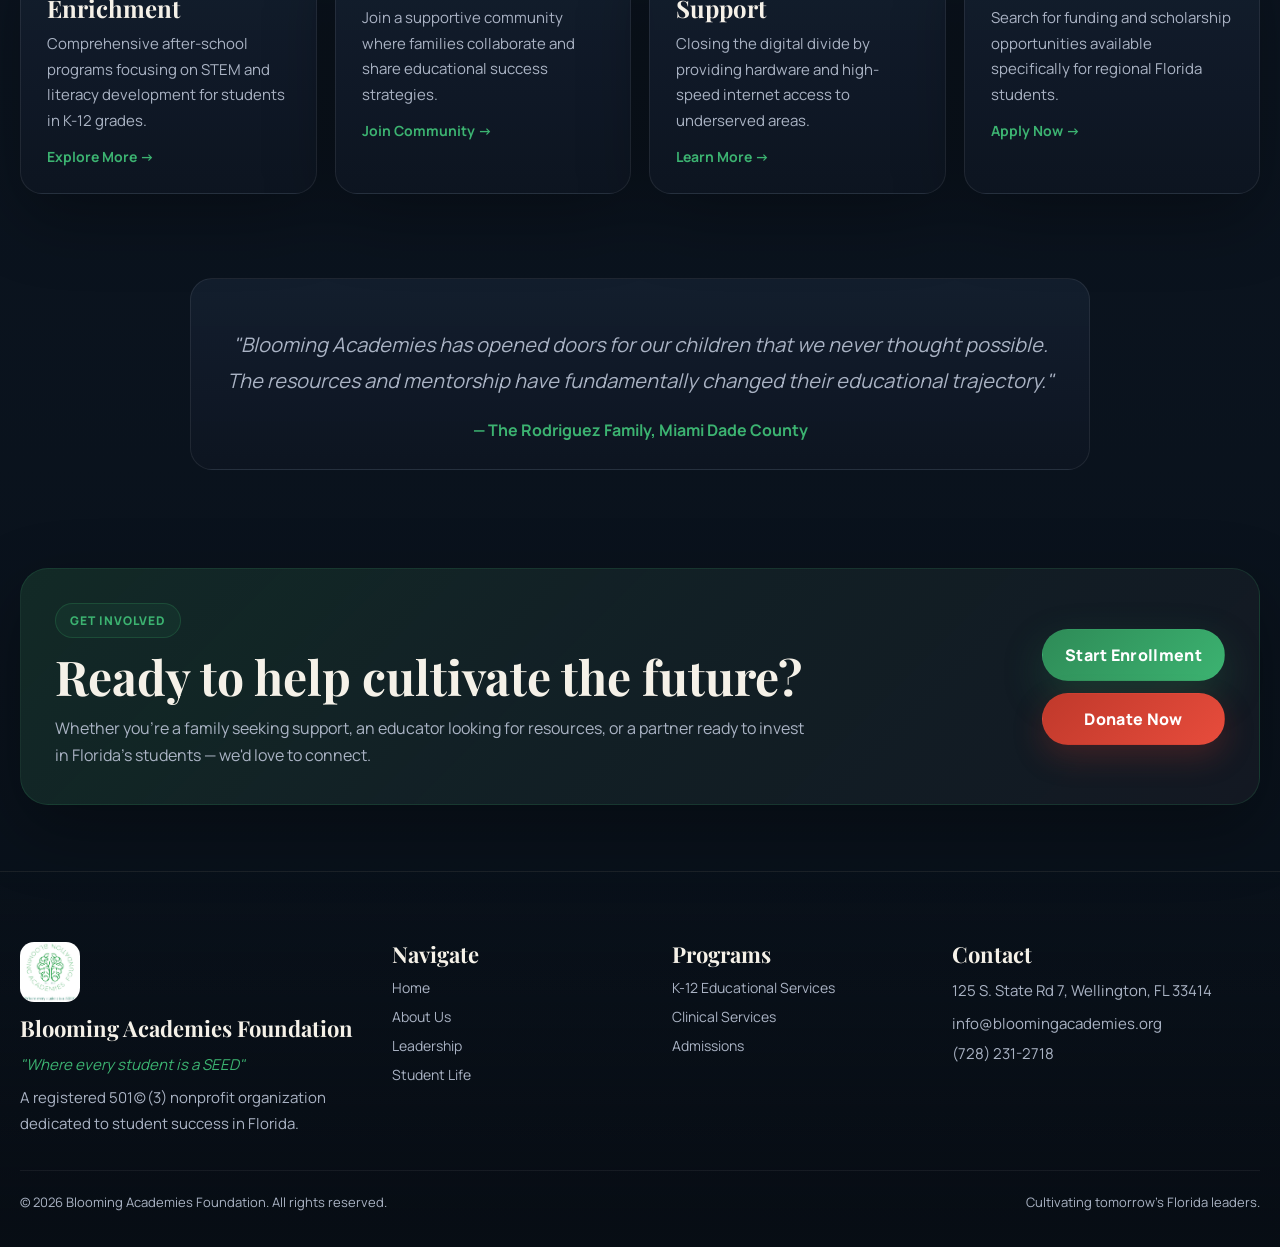
==== commit fdcd4c04: "Multi-page BAF website: Home, About, Leadership, Student Life, K-12 Services, Clinical, Admissions" ====
--- a/index.html
+++ b/index.html
@@ -4,1077 +4,91 @@
   <meta charset="UTF-8">
   <meta name="viewport" content="width=device-width, initial-scale=1.0">
   <title>Blooming Academies Foundation | Where Every Student is a SEED</title>
-  <meta name="description" content="Explore Blooming Academies Foundation schools, student support services, campus plans, partnerships, and the mission behind BAF's Florida education network.">
+  <meta name="description" content="Blooming Academies Foundation is a Florida nonprofit dedicated to enhancing K-12 education through innovative resources, clinical support, and community partnerships.">
   <link rel="preconnect" href="https://fonts.googleapis.com">
   <link rel="preconnect" href="https://fonts.gstatic.com" crossorigin>
   <link href="https://fonts.googleapis.com/css2?family=Playfair+Display:wght@600;700;800&family=Manrope:wght@400;500;600;700;800&display=swap" rel="stylesheet">
-  <style>
-    :root {
-      --ink: #0d1420;
-      --ink-deep: #091019;
-      --ink-soft: #131f31;
-      --surface: #101a29;
-      --surface-2: #162336;
-      --line: rgba(255,255,255,0.1);
-      --text: #f5f1e8;
-      --muted: #aab3c4;
-      --gold: #2e8b57;
-      --gold-bright: #3cb371;
-      --emerald: #62c59a;
-      --blue: #6ea4e7;
-      --green-deep: #1a6b3c;
-      --green-light: #7ecfa0;
-      --shadow: 0 24px 70px rgba(0, 0, 0, 0.32);
-      --radius: 22px;
-      --radius-sm: 14px;
-      --container: 1240px;
-    }
-
-    * { box-sizing: border-box; }
-    html { scroll-behavior: smooth; }
-    body {
-      margin: 0;
-      font-family: 'Manrope', sans-serif;
-      background:
-        radial-gradient(circle at top left, rgba(46,139,87,0.18), transparent 25%),
-        radial-gradient(circle at 85% 20%, rgba(110,164,231,0.14), transparent 22%),
-        linear-gradient(180deg, #0a1018 0%, #0c1521 45%, #081019 100%);
-      color: var(--text);
-    }
-
-    body::before {
-      content: "";
-      position: fixed;
-      inset: 0;
-      pointer-events: none;
-      background-image:
-        linear-gradient(rgba(255,255,255,0.03) 1px, transparent 1px),
-        linear-gradient(90deg, rgba(255,255,255,0.03) 1px, transparent 1px);
-      background-size: 32px 32px;
-      mask-image: linear-gradient(180deg, rgba(0,0,0,0.25), transparent 80%);
-      opacity: 0.25;
-    }
-
-    a { color: inherit; text-decoration: none; }
-    img { max-width: 100%; display: block; }
-    .container { width: min(var(--container), calc(100% - 40px)); margin: 0 auto; }
-
-    .topbar {
-      border-bottom: 1px solid var(--line);
-      background: rgba(9, 16, 25, 0.78);
-      backdrop-filter: blur(18px);
-    }
-
-    .topbar-inner {
-      min-height: 42px;
-      display: flex;
-      align-items: center;
-      justify-content: space-between;
-      gap: 16px;
-      color: var(--muted);
-      font-size: 13px;
-    }
-
-    .topbar-items,
-    .topbar-right,
-    .nav-links,
-    .hero-actions,
-    .hero-proof,
-    .impact-grid,
-    .campus-grid,
-    .model-grid,
-    .outcomes-grid,
-    .partners-grid,
-    .path-grid,
-    .footer-grid { display: flex; gap: 14px; flex-wrap: wrap; }
-
-    .topbar-chip {
-      padding: 6px 10px;
-      border: 1px solid rgba(255,255,255,0.08);
-      border-radius: 999px;
-      background: rgba(255,255,255,0.03);
-    }
-
-    .navbar {
-      position: sticky;
-      top: 0;
-      z-index: 20;
-      background: rgba(10, 16, 24, 0.76);
-      backdrop-filter: blur(20px);
-      border-bottom: 1px solid rgba(255,255,255,0.06);
-    }
-
-    .nav-inner {
-      min-height: 78px;
-      display: flex;
-      align-items: center;
-      justify-content: space-between;
-      gap: 20px;
-    }
-
-    .brand {
-      display: flex;
-      align-items: center;
-      gap: 14px;
-    }
-
-    .brand-mark {
-      width: 52px;
-      height: 52px;
-      border-radius: 18px;
-      background: rgba(255,255,255,0.06);
-      border: 1px solid rgba(62,179,113,0.3);
-      display: grid;
-      place-items: center;
-      box-shadow: inset 0 1px 0 rgba(255,255,255,0.06);
-      overflow: hidden;
-      padding: 4px;
-    }
-
-    .brand-mark img {
-      width: 100%;
-      height: 100%;
-      object-fit: contain;
-      border-radius: 14px;
-    }
-
-    .brand-copy strong {
-      display: block;
-      font-size: 15px;
-      letter-spacing: 0.08em;
-      text-transform: uppercase;
-    }
-
-    .brand-copy small {
-      color: var(--muted);
-      letter-spacing: 0.08em;
-      text-transform: uppercase;
-      font-size: 11px;
-    }
-
-    .nav-links a {
-      color: var(--muted);
-      font-weight: 600;
-      font-size: 14px;
-    }
-
-    .nav-links a:hover { color: var(--text); }
-
-    .btn {
-      display: inline-flex;
-      align-items: center;
-      justify-content: center;
-      gap: 10px;
-      padding: 14px 22px;
-      border-radius: 999px;
-      border: 1px solid transparent;
-      font-weight: 800;
-      letter-spacing: 0.02em;
-      transition: transform 0.2s ease, box-shadow 0.2s ease, border-color 0.2s ease;
-    }
-
-    .btn:hover { transform: translateY(-2px); }
-
-    .btn-primary {
-      color: #fff;
-      background: linear-gradient(135deg, var(--gold) 0%, var(--gold-bright) 100%);
-      box-shadow: 0 16px 40px rgba(46,139,87,0.28);
-    }
-
-    .btn-secondary {
-      color: var(--text);
-      border-color: rgba(255,255,255,0.12);
-      background: rgba(255,255,255,0.04);
-    }
-
-    .hero {
-      padding: 84px 0 56px;
-      position: relative;
-      overflow: hidden;
-    }
-
-    .hero::after {
-      content: "";
-      position: absolute;
-      right: -80px;
-      top: 10px;
-      width: 360px;
-      height: 360px;
-      border-radius: 50%;
-      background: radial-gradient(circle, rgba(46,139,87,0.2), transparent 66%);
-      filter: blur(8px);
-    }
-
-    .hero-grid {
-      display: grid;
-      grid-template-columns: 1.15fr 0.85fr;
-      gap: 30px;
-      align-items: stretch;
-    }
-
-    .eyebrow {
-      display: inline-flex;
-      align-items: center;
-      gap: 10px;
-      padding: 8px 14px;
-      border-radius: 999px;
-      border: 1px solid rgba(46,139,87,0.3);
-      background: rgba(46,139,87,0.1);
-      color: var(--gold-bright);
-      font-size: 12px;
-      font-weight: 800;
-      letter-spacing: 0.08em;
-      text-transform: uppercase;
-    }
-
-    h1, h2, h3, h4 {
-      font-family: 'Playfair Display', serif;
-      margin: 0;
-      line-height: 1.06;
-    }
-
-    h1 {
-      margin-top: 22px;
-      font-size: clamp(42px, 6vw, 78px);
-      max-width: 760px;
-    }
-
-    .hero-copy p {
-      margin: 22px 0 0;
-      max-width: 640px;
-      color: var(--muted);
-      font-size: 18px;
-      line-height: 1.7;
-    }
-
-    .hero-actions { margin-top: 30px; }
-
-    .hero-proof {
-      margin-top: 34px;
-      gap: 18px;
-    }
-
-    .proof-card {
-      min-width: 170px;
-      padding: 18px 18px 16px;
-      border-radius: var(--radius-sm);
-      background: rgba(255,255,255,0.035);
-      border: 1px solid rgba(255,255,255,0.08);
-      box-shadow: inset 0 1px 0 rgba(255,255,255,0.05);
-    }
-
-    .proof-card strong {
-      display: block;
-      font-size: 26px;
-      color: var(--gold-bright);
-      text-shadow: 0 0 18px rgba(46,139,87,0.2);
-    }
-
-    .proof-card span {
-      display: block;
-      margin-top: 6px;
-      color: var(--muted);
-      font-size: 13px;
-      line-height: 1.5;
-    }
-
-    .hero-panel,
-    .panel,
-    .campus-card,
-    .partner-card,
-    .path-card,
-    .testimonial,
-    .impact-card,
-    .model-card,
-    .outcome-card {
-      background: linear-gradient(180deg, rgba(20,31,47,0.94), rgba(13,21,33,0.98));
-      border: 1px solid rgba(255,255,255,0.08);
-      border-radius: var(--radius);
-      box-shadow: var(--shadow);
-    }
-
-    .hero-panel {
-      padding: 26px;
-      position: relative;
-      overflow: hidden;
-    }
-
-    .hero-panel::before {
-      content: "";
-      position: absolute;
-      inset: 0;
-      background: linear-gradient(180deg, rgba(255,255,255,0.04), transparent 35%);
-      pointer-events: none;
-    }
-
-    .panel-kicker {
-      font-size: 12px;
-      color: var(--gold-bright);
-      letter-spacing: 0.1em;
-      text-transform: uppercase;
-      font-weight: 800;
-    }
-
-    .hero-panel h3 {
-      margin-top: 12px;
-      font-size: 34px;
-    }
-
-    .hero-panel p {
-      margin: 14px 0 0;
-      color: var(--muted);
-      line-height: 1.7;
-      font-size: 15px;
-    }
-
-    .school-list {
-      margin-top: 22px;
-      display: grid;
-      gap: 12px;
-    }
-
-    .school-list-item {
-      padding: 14px 16px;
-      border-radius: 16px;
-      border: 1px solid rgba(255,255,255,0.07);
-      background: rgba(255,255,255,0.03);
-    }
-
-    .school-list-item strong {
-      display: block;
-      font-size: 16px;
-      margin-bottom: 4px;
-    }
-
-    .school-list-item span {
-      color: var(--muted);
-      font-size: 13px;
-      line-height: 1.5;
-    }
-
-    .section { padding: 42px 0; }
-
-    .section-head {
-      display: flex;
-      align-items: end;
-      justify-content: space-between;
-      gap: 20px;
-      margin-bottom: 26px;
-    }
-
-    .section-head p {
-      margin: 10px 0 0;
-      max-width: 720px;
-      color: var(--muted);
-      line-height: 1.7;
-    }
-
-    .section-head h2 {
-      font-size: clamp(30px, 4vw, 52px);
-    }
-
-    .impact-grid,
-    .model-grid,
-    .outcomes-grid,
-    .partners-grid,
-    .path-grid,
-    .footer-grid {
-      display: grid;
-      gap: 18px;
-    }
-
-    .impact-grid { grid-template-columns: repeat(4, minmax(0, 1fr)); }
-    .campus-grid { display: grid; grid-template-columns: repeat(3, minmax(0, 1fr)); gap: 18px; }
-    .model-grid { grid-template-columns: repeat(4, minmax(0, 1fr)); }
-    .outcomes-grid { grid-template-columns: repeat(3, minmax(0, 1fr)); }
-    .partners-grid { grid-template-columns: repeat(4, minmax(0, 1fr)); }
-    .path-grid { grid-template-columns: repeat(3, minmax(0, 1fr)); }
-    .footer-grid { grid-template-columns: 1.15fr 0.85fr 0.85fr 1fr; }
-
-    .impact-card,
-    .model-card,
-    .outcome-card,
-    .partner-card,
-    .path-card {
-      padding: 24px;
-      position: relative;
-      overflow: hidden;
-    }
-
-    .impact-card::before,
-    .campus-card::before,
-    .model-card::before,
-    .outcome-card::before,
-    .partner-card::before,
-    .path-card::before,
-    .testimonial::before {
-      content: "";
-      position: absolute;
-      inset: 0;
-      border-top: 1px solid rgba(255,255,255,0.06);
-      pointer-events: none;
-    }
-
-    .impact-card strong {
-      display: block;
-      font-size: 42px;
-      color: var(--gold-bright);
-      text-shadow: 0 0 22px rgba(46,139,87,0.18);
-    }
-
-    .impact-card h3,
-    .model-card h3,
-    .partner-card h3,
-    .path-card h3,
-    .campus-card h3 { font-size: 24px; }
-
-    .impact-card p,
-    .model-card p,
-    .outcome-card p,
-    .partner-card p,
-    .path-card p,
-    .campus-card p,
-    .footer-column p {
-      color: var(--muted);
-      line-height: 1.7;
-      font-size: 15px;
-    }
-
-    .network-band {
-      margin: 8px 0 0;
-      padding: 18px 22px;
-      border-radius: 18px;
-      background: linear-gradient(90deg, rgba(46,139,87,0.16), rgba(255,255,255,0.03));
-      border: 1px solid rgba(46,139,87,0.22);
-      color: var(--text);
-      font-weight: 600;
-      line-height: 1.7;
-    }
-
-    .campus-card {
-      padding: 26px;
-      display: flex;
-      flex-direction: column;
-      gap: 18px;
-      min-height: 100%;
-    }
-
-    .campus-top {
-      display: flex;
-      align-items: start;
-      justify-content: space-between;
-      gap: 14px;
-    }
-
-    .campus-pill,
-    .tiny-pill,
-    .meta-pill {
-      display: inline-flex;
-      align-items: center;
-      justify-content: center;
-      border-radius: 999px;
-      font-size: 11px;
-      font-weight: 800;
-      letter-spacing: 0.08em;
-      text-transform: uppercase;
-    }
-
-    .campus-pill {
-      padding: 8px 12px;
-      background: rgba(46,139,87,0.14);
-      color: var(--gold-bright);
-      border: 1px solid rgba(46,139,87,0.28);
-    }
-
-    .campus-pill.planned {
-      background: rgba(110,164,231,0.12);
-      color: var(--blue);
-      border-color: rgba(110,164,231,0.22);
-    }
-
-    .campus-meta {
-      display: flex;
-      flex-wrap: wrap;
-      gap: 10px;
-    }
-
-    .meta-pill {
-      padding: 8px 10px;
-      background: rgba(255,255,255,0.04);
-      border: 1px solid rgba(255,255,255,0.07);
-      color: var(--muted);
-      text-transform: none;
-      letter-spacing: 0;
-      font-weight: 600;
-    }
-
-    .campus-copy {
-      display: grid;
-      gap: 10px;
-    }
-
-    .campus-features,
-    .partner-list,
-    .footer-links,
-    .campus-links {
-      display: grid;
-      gap: 10px;
-      padding: 0;
-      margin: 0;
-      list-style: none;
-    }
-
-    .campus-features li,
-    .partner-list li,
-    .footer-links a {
-      color: var(--muted);
-      line-height: 1.6;
-      font-size: 14px;
-    }
-
-    .campus-features li::before,
-    .partner-list li::before {
-      content: "•";
-      color: var(--gold-bright);
-      margin-right: 10px;
-    }
-
-    .campus-links a {
-      font-weight: 700;
-      color: var(--gold-bright);
-      font-size: 14px;
-    }
-
-    .timeline {
-      display: grid;
-      gap: 14px;
-      margin-top: 20px;
-    }
-
-    .timeline-item {
-      display: grid;
-      grid-template-columns: 100px 1fr;
-      gap: 16px;
-      padding: 18px 20px;
-      border-radius: 18px;
-      background: rgba(255,255,255,0.03);
-      border: 1px solid rgba(255,255,255,0.07);
-    }
-
-    .timeline-item strong {
-      color: var(--gold-bright);
-      font-size: 20px;
-    }
-
-    .testimonial-row {
-      display: grid;
-      grid-template-columns: repeat(3, minmax(0, 1fr));
-      gap: 18px;
-    }
-
-    .testimonial {
-      padding: 24px;
-      position: relative;
-    }
-
-    .testimonial p {
-      color: var(--muted);
-      line-height: 1.8;
-      font-size: 15px;
-      margin: 0;
-    }
-
-    .testimonial footer {
-      margin-top: 18px;
-      display: flex;
-      align-items: center;
-      gap: 12px;
-    }
-
-    .avatar {
-      width: 46px;
-      height: 46px;
-      border-radius: 50%;
-      display: grid;
-      place-items: center;
-      background: linear-gradient(135deg, rgba(46,139,87,0.28), rgba(255,255,255,0.05));
-      border: 1px solid rgba(46,139,87,0.28);
-      color: var(--gold-bright);
-      font-weight: 800;
-    }
-
-    .cta-band {
-      margin-top: 14px;
-      padding: 34px;
-      border-radius: 28px;
-      background:
-        linear-gradient(135deg, rgba(46,139,87,0.2), rgba(98,197,154,0.08) 48%, rgba(255,255,255,0.03) 100%),
-        rgba(12,18,28,0.92);
-      border: 1px solid rgba(46,139,87,0.22);
-      box-shadow: var(--shadow);
-      display: grid;
-      grid-template-columns: 1fr auto;
-      gap: 20px;
-      align-items: center;
-    }
-
-    .cta-band p {
-      margin: 12px 0 0;
-      color: var(--muted);
-      max-width: 760px;
-      line-height: 1.7;
-    }
-
-    footer.site-footer {
-      padding: 70px 0 36px;
-      margin-top: 24px;
-      border-top: 1px solid rgba(255,255,255,0.08);
-      background: linear-gradient(180deg, rgba(8,14,22,0.2), rgba(7,12,19,0.78));
-    }
-
-    .footer-column h4 {
-      font-size: 22px;
-      margin-bottom: 12px;
-    }
-
-    .footer-links a { display: block; margin-bottom: 10px; }
-    .footer-links a:hover { color: var(--text); }
-
-    .footer-bottom {
-      margin-top: 34px;
-      padding-top: 22px;
-      border-top: 1px solid rgba(255,255,255,0.06);
-      display: flex;
-      justify-content: space-between;
-      gap: 20px;
-      flex-wrap: wrap;
-      color: var(--muted);
-      font-size: 13px;
-    }
-
-    .floating-cta {
-      position: fixed;
-      right: 22px;
-      bottom: 22px;
-      z-index: 25;
-      padding: 14px 18px;
-      border-radius: 999px;
-      background: linear-gradient(135deg, var(--gold), var(--gold-bright));
-      color: #fff;
-      font-weight: 900;
-      box-shadow: 0 18px 40px rgba(46,139,87,0.32);
-    }
-
-    @media (max-width: 1100px) {
-      .hero-grid,
-      .campus-grid,
-      .impact-grid,
-      .model-grid,
-      .outcomes-grid,
-      .partners-grid,
-      .testimonial-row,
-      .path-grid,
-      .footer-grid,
-      .cta-band {
-        grid-template-columns: 1fr 1fr;
-      }
-
-      .hero-grid { grid-template-columns: 1fr; }
-      .cta-band { grid-template-columns: 1fr; }
-    }
-
-    @media (max-width: 760px) {
-      .topbar { display: none; }
-      .nav-inner { min-height: 72px; }
-      .nav-links { display: none; }
-      .impact-grid,
-      .campus-grid,
-      .model-grid,
-      .outcomes-grid,
-      .partners-grid,
-      .testimonial-row,
-      .path-grid,
-      .footer-grid,
-      .hero-proof { grid-template-columns: 1fr; display: grid; }
-      .section { padding: 34px 0; }
-      .timeline-item { grid-template-columns: 1fr; }
-      .btn { width: 100%; }
-      .hero-actions { display: grid; }
-      .floating-cta { left: 14px; right: 14px; text-align: center; }
-    }
-  </style>
+  <link rel="stylesheet" href="shared.css">
 </head>
 <body>
   <div class="topbar">
     <div class="container topbar-inner">
       <div class="topbar-items">
-        <span class="topbar-chip">Florida school network</span>
-        <span class="topbar-chip">Student-centered support model</span>
-        <span class="topbar-chip">Charter and expansion-ready campuses</span>
+        <span class="topbar-chip">Florida 501(c)(3) Nonprofit</span>
+        <span class="topbar-chip">K-12 Student Support</span>
+        <span class="topbar-chip">Where every student is a SEED</span>
       </div>
-      <div class="topbar-right">
-        <span>Blooming Academies Foundation</span>
+      <div>
+        <a href="https://www.paypal.com/donate" class="btn btn-donate" style="padding:6px 14px; font-size:12px;">Donate Now</a>
       </div>
     </div>
   </div>
 
   <nav class="navbar">
     <div class="container nav-inner">
-      <a href="#top" class="brand">
-        <div class="brand-mark"><img src="baf-logo.jpg" alt="Blooming Academies Foundation logo"></div>
+      <a href="index.html" class="brand">
+        <div class="brand-mark"><img src="baf-logo.jpg" alt="BAF Logo"></div>
         <div class="brand-copy">
-          <strong>Blooming Academies Foundation</strong>
-          <small>"Where every student is a SEED"</small>
+          <strong>Blooming Academies</strong>
+          <small>Foundation</small>
         </div>
       </a>
       <div class="nav-links">
-        <a href="#schools">Schools</a>
-        <a href="#model">Programs</a>
-        <a href="#outcomes">Outcomes</a>
-        <a href="#partners">Partnerships</a>
-        <a href="#contact">Contact</a>
+        <a href="index.html" class="active">Home</a>
+        <a href="about.html">About Us</a>
+        <a href="leadership.html">Leadership</a>
+        <a href="student-life.html">Student Life</a>
+        <a href="services.html">K-12 Services</a>
+        <a href="clinical.html">Clinical Services</a>
+        <a href="admissions.html">Admissions</a>
       </div>
-      <a class="btn btn-primary" href="#contact">Connect With BAF</a>
+      <a class="btn btn-primary" href="admissions.html">Apply Now</a>
     </div>
   </nav>
 
-  <header class="hero" id="top">
-    <div class="container hero-grid">
-      <div class="hero-copy">
-        <div class="eyebrow">School Network Overview</div>
-        <h1>Where academic recovery, clinical support, and college-prep pathways come together.</h1>
-        <p>
-          Blooming Academies Foundation is building a Florida-based network of student-centered schools designed to serve families with rigor, structure, and wraparound support. BAF combines core academics, clinical services, special populations support, and community partnerships to create campuses where students can stabilize, grow, and graduate with momentum.
-        </p>
-        <div class="hero-actions">
-          <a class="btn btn-primary" href="#schools">Explore Our Schools</a>
-          <a class="btn btn-secondary" href="#model">View Student Support Model</a>
-        </div>
-        <div class="hero-proof">
-          <div class="proof-card">
-            <strong>3</strong>
-            <span>Florida campuses in the current network plan</span>
-          </div>
-          <div class="proof-card">
-            <strong>8+</strong>
-            <span>Core services spanning academics, clinical care, ESOL, SPED, CTE, transportation, and more</span>
-          </div>
-          <div class="proof-card">
-            <strong>50</strong>
-            <span>Students in the initial Palm Beach operating model, with expansion planned beyond FY27</span>
-          </div>
+  <header class="page-hero">
+    <div class="container" style="display: grid; grid-template-columns: 1.15fr 0.85fr; gap: 30px; align-items: center;">
+      <div>
+        <div class="eyebrow">Non-Profit Organization</div>
+        <h1 style="margin-top:20px;">Elevating Florida's K-12 Student Success</h1>
+        <p>Blooming Academies Foundation is dedicated to providing resources and opportunities that empower families and students throughout the region. Every student is a SEED — Successful, Enriched, Empowered, Developed.</p>
+        <div style="display:flex; gap:14px; flex-wrap:wrap; margin-top:28px;">
+          <a class="btn btn-primary" href="about.html">Discover More</a>
+          <a class="btn btn-secondary" href="admissions.html">Start Enrollment</a>
         </div>
       </div>
-
-      <div class="hero-panel">
-        <div style="text-align:center; margin-bottom:18px;">
-          <img src="baf-logo.jpg" alt="Blooming Academies Foundation" style="width:140px; height:140px; object-fit:contain; margin:0 auto; border-radius:24px; filter:drop-shadow(0 8px 24px rgba(46,139,87,0.3));">
-          <p style="margin:12px 0 0; font-size:14px; font-weight:700; color:var(--gold-bright); letter-spacing:0.06em;">"Where every student is a SEED"</p>
-        </div>
-        <div class="panel-kicker">Current Network Snapshot</div>
-        <h3>From Palm Beach to a broader Florida footprint.</h3>
-        <p>
-          BAF is positioned as a school network with one active Palm Beach launch model and planned growth into Broward and Tampa. Each location is structured around student support, operational consistency, and community-aligned expansion.
-        </p>
-        <div class="school-list">
-          <div class="school-list-item">
-            <strong>Palm Beach (BAF)</strong>
-            <span>Operating model based in Palm Beach County with integrated academics, therapy support, speech services, ESOL, and career-focused programming.</span>
-          </div>
-          <div class="school-list-item">
-            <strong>Broward Campus</strong>
-            <span>Planned Florida campus designed to extend the BAF model into Broward County with a larger student base and the same support-forward structure.</span>
-          </div>
-          <div class="school-list-item">
-            <strong>Tampa Campus</strong>
-            <span>Planned Tampa expansion intended to broaden regional impact and establish another campus under the same academic and student-services framework.</span>
-          </div>
-        </div>
+      <div class="card" style="text-align:center; padding:40px;">
+        <img src="baf-logo.jpg" alt="Blooming Academies Foundation" style="width:180px; height:180px; object-fit:contain; margin:0 auto; border-radius:24px; filter:drop-shadow(0 8px 24px rgba(46,139,87,0.3));">
+        <p style="margin-top:18px; font-size:16px; font-weight:700; color:var(--green-bright);">"Where every student is a SEED"</p>
+        <p style="margin-top:8px;">Cultivating tomorrow's Florida leaders by enhancing K-12 educational resources and opportunities for every student and family.</p>
       </div>
     </div>
   </header>
 
   <section class="section">
     <div class="container">
-      <div class="network-band">
-        Blooming Academies Foundation operates with a mission-first approach: deliver strong academics, remove barriers to participation, and embed the services students need to stay engaged, supported, and on a path toward long-term success.
+      <div class="network-band" style="text-align:center; font-size:16px;">
+        EMPOWERING FLORIDA STUDENTS &nbsp;•&nbsp; BUILDING FUTURES &nbsp;•&nbsp; K-12 EXCELLENCE &nbsp;•&nbsp; TRANSFORMING COMMUNITIES
       </div>
     </div>
   </section>
 
-  <section class="section" id="impact">
+  <section class="section">
     <div class="container">
       <div class="section-head">
-        <div>
-          <div class="eyebrow">Why The Model Matters</div>
-          <h2>A school network built around access, support, and measurable student progress.</h2>
-          <p>
-            The BAF model is designed for students who need more than a standard classroom experience. That means combining academics with clinical intervention, community-informed support, operational discipline, and a campus experience that can adapt to real family needs.
-          </p>
+        <div class="eyebrow">Our Purpose</div>
+        <h2 style="margin-top:14px;">Cultivating a Brighter Future for Florida's K-12 Students</h2>
+      </div>
+      <div class="grid-2">
+        <div class="card">
+          <div class="pill pill-green" style="margin-bottom:14px;">Mission</div>
+          <h3>Equal Access to Innovation</h3>
+          <p>Blooming Academies Foundation is a non-profit organization dedicated to enhancing K-12 education in Florida. Our mission is to provide equal access to innovative learning resources and community opportunities, ensuring that every student across the region has the foundation they need to thrive academically and blossom into their full potential.</p>
         </div>
-      </div>
-
-      <div class="impact-grid">
-        <div class="impact-card">
-          <strong>Core</strong>
-          <h3>Academic focus</h3>
-          <p>ELA, math, science, and social studies remain the instructional spine, with support systems layered around student growth rather than separated from it.</p>
-        </div>
-        <div class="impact-card">
-          <strong>Integrated</strong>
-          <h3>Clinical support</h3>
-          <p>Therapy, speech, and specialized student services are treated as part of the learning environment, not an afterthought.</p>
-        </div>
-        <div class="impact-card">
-          <strong>Flexible</strong>
-          <h3>Family-centered access</h3>
-          <p>Transportation support, food service, and targeted interventions help reduce friction for students and families.</p>
-        </div>
-        <div class="impact-card">
-          <strong>Scalable</strong>
-          <h3>Expansion-ready model</h3>
-          <p>The same operational and service framework can be extended from Palm Beach into Broward, Tampa, and beyond.</p>
-        </div>
-      </div>
-    </div>
-  </section>
-
-  <section class="section" id="schools">
-    <div class="container">
-      <div class="section-head">
-        <div>
-          <div class="eyebrow">Our Schools</div>
-          <h2>Explore the BAF campus network.</h2>
-          <p>
-            Inspired by the clarity of a school finder, this section gives each campus its own positioning, status, and overview. Palm Beach reflects the current operating model. Broward and Tampa represent the next wave of network growth.
-          </p>
-        </div>
-      </div>
-
-      <div class="campus-grid">
-        <article class="campus-card" id="palm-beach">
-          <div class="campus-top">
-            <div>
-              <div class="eyebrow">Campus 01</div>
-              <h3>Palm Beach (BAF)</h3>
-            </div>
-            <span class="campus-pill">Operating</span>
-          </div>
-          <div class="campus-meta">
-            <span class="meta-pill">Palm Beach County, FL</span>
-            <span class="meta-pill">Initial launch year: FY27</span>
-            <span class="meta-pill">Foundational campus</span>
-          </div>
-          <div class="campus-copy">
-            <p>
-              Palm Beach is the lead BAF campus model and serves as the blueprint for the broader network. It combines college-preparatory academics with embedded clinical support, speech therapy access, ESOL services, special education support, and career-aligned programming.
-            </p>
-          </div>
-          <ul class="campus-features">
-            <li>Core academics in ELA, math, science, and social studies</li>
-            <li>Integrated therapy and speech support</li>
-            <li>ESL / ESOL and special education services</li>
-            <li>Career and technical education pathways</li>
-            <li>Transportation support through bus passes</li>
-            <li>Food service and student event programming</li>
-          </ul>
-          <div class="campus-links">
-            <a href="#model">See the Palm Beach support model</a>
-          </div>
-        </article>
-
-        <article class="campus-card" id="broward">
-          <div class="campus-top">
-            <div>
-              <div class="eyebrow">Campus 02</div>
-              <h3>Broward Campus</h3>
-            </div>
-            <span class="campus-pill planned">Planned</span>
-          </div>
-          <div class="campus-meta">
-            <span class="meta-pill">Broward County, FL</span>
-            <span class="meta-pill">Planned start: FY28</span>
-            <span class="meta-pill">Expansion campus</span>
-          </div>
-          <div class="campus-copy">
-            <p>
-              Broward is positioned as the next major BAF expansion site. The campus is planned to extend the same student-support architecture used in Palm Beach while growing the network's reach into another high-need Florida market.
-            </p>
-          </div>
-          <ul class="campus-features">
-            <li>Built on the same integrated academics + support framework</li>
-            <li>Designed for larger enrollment growth after launch</li>
-            <li>Opportunity to deepen local partnerships and referral pathways</li>
-            <li>Supports BAF's long-term regional presence in South Florida</li>
-          </ul>
-          <div class="campus-links">
-            <a href="#timeline">View the BAF growth path</a>
-          </div>
-        </article>
-
-        <article class="campus-card" id="tampa">
-          <div class="campus-top">
-            <div>
-              <div class="eyebrow">Campus 03</div>
-              <h3>Tampa Campus</h3>
-            </div>
-            <span class="campus-pill planned">Planned</span>
-          </div>
-          <div class="campus-meta">
-            <span class="meta-pill">Tampa, FL</span>
-            <span class="meta-pill">Planned start: FY29</span>
-            <span class="meta-pill">Growth market campus</span>
-          </div>
-          <div class="campus-copy">
-            <p>
-              Tampa represents the network's move into a new regional market. The plan is to bring the BAF instructional and support model into another urban Florida community while preserving consistency in service delivery and family experience.
-            </p>
-          </div>
-          <ul class="campus-features">
-            <li>Continuation of the BAF expansion model beyond Palm Beach and Broward</li>
-            <li>Structured for long-range enrollment growth</li>
-            <li>Opportunity for stronger workforce, dual-enrollment, and community partnerships</li>
-            <li>Designed to keep mission alignment while scaling operations</li>
-          </ul>
-          <div class="campus-links">
-            <a href="#partners">See partnership opportunities</a>
-          </div>
-        </article>
-      </div>
-    </div>
-  </section>
-
-  <section class="section" id="model">
-    <div class="container">
-      <div class="section-head">
-        <div>
-          <div class="eyebrow">Programs & Services</div>
-          <h2>The BAF student support model.</h2>
-          <p>
-            The most useful parts of the dashboard for a public-facing website are not the numbers. It's the structure: what students receive, how the schools are organized, and why the support model is differentiated.
-          </p>
-        </div>
-      </div>
-
-      <div class="model-grid">
-        <div class="model-card">
-          <h3>Core Academics</h3>
-          <p>College-preparatory instruction in ELA, math, science, and social studies, built to keep academic progress central.</p>
-        </div>
-        <div class="model-card">
-          <h3>Specialized Support</h3>
-          <p>Special education and IEP services, speech support, and services tailored to students who need additional intervention.</p>
-        </div>
-        <div class="model-card">
-          <h3>Clinical Services</h3>
-          <p>Therapy-informed support and clinical coordination designed to strengthen student stability, family engagement, and school readiness.</p>
-        </div>
-        <div class="model-card">
-          <h3>Career Readiness</h3>
-          <p>Career and technical education pathways that help students connect school performance to real future opportunities.</p>
-        </div>
-      </div>
-
-      <div class="model-grid" style="margin-top:18px;">
-        <div class="model-card">
-          <h3>ESL / ESOL</h3>
-          <p>Language support services designed to help multilingual learners access instruction and progress confidently.</p>
-        </div>
-        <div class="model-card">
-          <h3>Transportation Access</h3>
-          <p>Transportation support, including bus passes, to reduce attendance barriers and improve consistency.</p>
-        </div>
-        <div class="model-card">
-          <h3>Food Service</h3>
-          <p>Student food-service support that contributes to a more stable and school-ready environment.</p>
-        </div>
-        <div class="model-card">
-          <h3>Operational Backbone</h3>
-          <p>Management and administration systems that help maintain compliance, staffing, onboarding, and consistency across campuses.</p>
-        </div>
-      </div>
-    </div>
-  </section>
-
-  <section class="section" id="timeline">
-    <div class="container">
-      <div class="section-head">
-        <div>
-          <div class="eyebrow">Network Growth</div>
-          <h2>A phased Florida expansion path.</h2>
-          <p>
-            BAF's site should show momentum. Not finance tables. Momentum. This timeline frames how the network grows from one flagship campus into a broader multi-campus platform.
-          </p>
-        </div>
-      </div>
-
-      <div class="panel" style="padding: 24px;">
-        <div class="timeline">
-          <div class="timeline-item">
-            <strong>FY27</strong>
-            <div>
-              <h3>Palm Beach launch model</h3>
-              <p>Palm Beach anchors the network with a support-rich academic environment and establishes the operating playbook for future campuses.</p>
-            </div>
-          </div>
-          <div class="timeline-item">
-            <strong>FY28</strong>
-            <div>
-              <h3>Broward expansion</h3>
-              <p>Broward extends the BAF presence deeper into South Florida and positions the organization for broader student reach.</p>
-            </div>
-          </div>
-          <div class="timeline-item">
-            <strong>FY29</strong>
-            <div>
-              <h3>Tampa growth market</h3>
-              <p>Tampa brings the network into another major Florida region and helps transform BAF from a single-campus operator into a durable multi-campus platform.</p>
-            </div>
-          </div>
-        </div>
-      </div>
-    </div>
-  </section>
-
-  <section class="section" id="outcomes">
-    <div class="container">
-      <div class="section-head">
-        <div>
-          <div class="eyebrow">Student Outcomes</div>
-          <h2>What success is expected to look like.</h2>
-          <p>
-            The dashboard already outlined the right public-facing themes: academic growth, retention, attendance, parent satisfaction, and clinical progress. Here they’re translated into website language families and partners can understand.
-          </p>
-        </div>
-      </div>
-
-      <div class="outcomes-grid">
-        <div class="outcome-card">
-          <h3>Academic Growth</h3>
-          <p>BAF aims to build year-over-year gains in ELA, math, science, GPA, and the percentage of students performing at or above grade level.</p>
-        </div>
-        <div class="outcome-card">
-          <h3>Retention & Attendance</h3>
-          <p>The model targets strong student retention, consistent daily attendance, lower absenteeism, and a more stable educational experience.</p>
-        </div>
-        <div class="outcome-card">
-          <h3>Clinical Progress</h3>
-          <p>Clinical service delivery is intended to support behavioral improvement, IEP goal progress, and stronger day-to-day functioning for students who need it.</p>
-        </div>
-      </div>
-
-      <div class="outcomes-grid" style="margin-top:18px;">
-        <div class="outcome-card">
-          <h3>Family Satisfaction</h3>
-          <p>Quarterly feedback and parent satisfaction are expected to be central indicators of whether the schools are meeting family needs well.</p>
-        </div>
-        <div class="outcome-card">
-          <h3>Student Engagement</h3>
-          <p>Events, support touchpoints, and consistent service delivery are designed to improve school connection and follow-through.</p>
-        </div>
-        <div class="outcome-card">
-          <h3>Long-Term Readiness</h3>
-          <p>The ultimate goal is not just short-term stabilization, but stronger readiness for graduation, postsecondary pathways, and workforce participation.</p>
+        <div class="card">
+          <div class="pill pill-green" style="margin-bottom:14px;">Vision</div>
+          <h3>A Transformed Educational Landscape</h3>
+          <p>We envision a transformed Florida educational landscape where every student, regardless of background or zip code, has the support system and creative tools to succeed. By fostering a community of educators, families, and partners, we aim to build a future where the next generation leads with innovation and compassion.</p>
         </div>
       </div>
     </div>
@@ -1083,131 +97,54 @@
   <section class="section">
     <div class="container">
       <div class="section-head">
-        <div>
-          <div class="eyebrow">Voices Around The Work</div>
-          <h2>The kind of impact story this model is built to generate.</h2>
-          <p>
-            The reference site leaned heavily on trust and stakeholder validation. Since we are not inventing direct BAF quotes, this section uses grounded stakeholder-style language aligned with the mission and current partnership framework.
-          </p>
+        <div class="eyebrow">Resources & Opportunities</div>
+        <h2 style="margin-top:14px;">Programs that support students and families throughout their K-12 journey.</h2>
+      </div>
+      <div class="grid-4">
+        <div class="card">
+          <h3>Academic Enrichment</h3>
+          <p>Comprehensive after-school programs focusing on STEM and literacy development for students in K-12 grades.</p>
+          <a href="services.html" style="display:inline-block; margin-top:14px; color:var(--green-bright); font-weight:700; font-size:14px;">Explore More →</a>
         </div>
-      </div>
-
-      <div class="testimonial-row">
-        <article class="testimonial">
-          <p>“Schools like this matter because students often need more than instruction alone. When academic support and care systems move together, student persistence gets stronger.”</p>
-          <footer>
-            <div class="avatar">ED</div>
-            <div>
-              <strong>Education Partner Perspective</strong><br>
-              <span style="color: var(--muted); font-size: 13px;">District / authorizer-aligned lens</span>
-            </div>
-          </footer>
-        </article>
-        <article class="testimonial">
-          <p>“A network model works best when it can bring consistency across locations while still responding to the realities of the communities it serves. That is where BAF has real leverage.”</p>
-          <footer>
-            <div class="avatar">CP</div>
-            <div>
-              <strong>Community Partner Perspective</strong><br>
-              <span style="color: var(--muted); font-size: 13px;">Expansion and outreach lens</span>
-            </div>
-          </footer>
-        </article>
-        <article class="testimonial">
-          <p>“Families are looking for schools that do not force them to choose between academics and support. The strongest model is one that respects both.”</p>
-          <footer>
-            <div class="avatar">FS</div>
-            <div>
-              <strong>Family Support Perspective</strong><br>
-              <span style="color: var(--muted); font-size: 13px;">Student-services lens</span>
-            </div>
-          </footer>
-        </article>
-      </div>
-    </div>
-  </section>
-
-  <section class="section" id="partners">
-    <div class="container">
-      <div class="section-head">
-        <div>
-          <div class="eyebrow">Partnerships</div>
-          <h2>Built with operational, district, and community alignment.</h2>
-          <p>
-            BAF already has the bones of a strong partnership story. The dashboard pointed to management, district, county, and grant relationships. For a website, the right framing is credibility, ecosystem alignment, and future collaboration.
-          </p>
+        <div class="card">
+          <h3>Family Networking</h3>
+          <p>Join a supportive community where families collaborate and share educational success strategies.</p>
+          <a href="about.html" style="display:inline-block; margin-top:14px; color:var(--green-bright); font-weight:700; font-size:14px;">Join Community →</a>
         </div>
-      </div>
-
-      <div class="partners-grid">
-        <div class="partner-card">
-          <h3>Royal Global Management Services</h3>
-          <p>Operational and management support across administration, oversight, accountability, payroll, and HR functions.</p>
+        <div class="card">
+          <h3>Digital Literacy Support</h3>
+          <p>Closing the digital divide by providing hardware and high-speed internet access to underserved areas.</p>
+          <a href="services.html" style="display:inline-block; margin-top:14px; color:var(--green-bright); font-weight:700; font-size:14px;">Learn More →</a>
         </div>
-        <div class="partner-card">
-          <h3>Palm Beach County School District</h3>
-          <p>District alignment and charter-authorizer relationship that supports the current Palm Beach campus model.</p>
+        <div class="card">
+          <h3>Scholarship Portal</h3>
+          <p>Search for funding and scholarship opportunities available specifically for regional Florida students.</p>
+          <a href="admissions.html" style="display:inline-block; margin-top:14px; color:var(--green-bright); font-weight:700; font-size:14px;">Apply Now →</a>
         </div>
-        <div class="partner-card">
-          <h3>Palm Beach County</h3>
-          <p>Community-level support aligned with the broader mission of creating meaningful access points for students and families.</p>
-        </div>
-        <div class="partner-card">
-          <h3>Google Grant Support</h3>
-          <p>Early grant support that signals external confidence in the BAF growth model and its long-term potential.</p>
-        </div>
-      </div>
-
-      <div class="panel" style="padding: 24px; margin-top: 18px;">
-        <h3 style="font-size: 30px; margin-bottom: 12px;">Future collaboration lanes</h3>
-        <ul class="partner-list">
-          <li>Healthcare and clinical referral relationships</li>
-          <li>Dual-enrollment and postsecondary pathways</li>
-          <li>Local business and scholarship sponsorships</li>
-          <li>Community foundation and grant partnerships</li>
-          <li>Workforce, mentoring, and transition support</li>
-        </ul>
       </div>
     </div>
   </section>
 
   <section class="section">
     <div class="container">
-      <div class="section-head">
+      <div class="quote-block" style="text-align:center; max-width:900px; margin:0 auto;">
+        <p style="font-size:20px;">"Blooming Academies has opened doors for our children that we never thought possible. The resources and mentorship have fundamentally changed their educational trajectory."</p>
+        <footer>— The Rodriguez Family, Miami Dade County</footer>
+      </div>
+    </div>
+  </section>
+
+  <section class="section">
+    <div class="container">
+      <div class="cta-band">
         <div>
-          <div class="eyebrow">How Families Engage</div>
-          <h2>Simple paths into the BAF network.</h2>
-          <p>
-            This mirrors the strongest conversion logic from the reference site: make it obvious what families, partners, and supporters should do next.
-          </p>
+          <div class="eyebrow">Get Involved</div>
+          <h2 style="font-size:clamp(28px,4vw,48px); margin-top:12px;">Ready to help cultivate the future?</h2>
+          <p>Whether you're a family seeking support, an educator looking for resources, or a partner ready to invest in Florida's students — we'd love to connect.</p>
         </div>
-      </div>
-
-      <div class="path-grid">
-        <div class="path-card">
-          <h3>Find a campus</h3>
-          <p>Review the Palm Beach, Broward, and Tampa profiles to understand current and planned BAF locations.</p>
-        </div>
-        <div class="path-card">
-          <h3>Understand the model</h3>
-          <p>Explore how academics, clinical services, ESOL, SPED, transportation, and family support fit together.</p>
-        </div>
-        <div class="path-card">
-          <h3>Start a conversation</h3>
-          <p>Connect with BAF regarding enrollment interest, partnership discussions, expansion questions, or community collaboration.</p>
-        </div>
-      </div>
-
-      <div class="cta-band" id="contact">
-        <div>
-          <div class="eyebrow">Next Step</div>
-          <h2 style="font-size: clamp(30px, 4vw, 54px); margin-top: 12px;">Bring the BAF school network story to life.</h2>
-          <p>
-            This site is positioned to function as a public-facing school network overview for Blooming Academies Foundation. It gives families, supporters, partners, and prospective collaborators a clear picture of the campuses, model, outcomes focus, and future direction without exposing any of the internal financial data.
-          </p>
-        </div>
-        <div>
-          <a class="btn btn-primary" href="mailto:info@bloomingacademies.org">Request Information</a>
+        <div style="display:flex; flex-direction:column; gap:12px;">
+          <a class="btn btn-primary" href="admissions.html">Start Enrollment</a>
+          <a class="btn btn-donate" href="https://www.paypal.com/donate">Donate Now</a>
         </div>
       </div>
     </div>
@@ -1217,44 +154,40 @@
     <div class="container">
       <div class="footer-grid">
         <div class="footer-column">
-          <img src="baf-logo.jpg" alt="Blooming Academies Foundation" style="width:80px; height:80px; object-fit:contain; margin-bottom:14px; border-radius:16px; filter:drop-shadow(0 4px 12px rgba(46,139,87,0.25));">
+          <img src="baf-logo.jpg" alt="BAF" style="width:60px; height:60px; object-fit:contain; margin-bottom:14px; border-radius:14px;">
           <h4>Blooming Academies Foundation</h4>
-          <p style="font-style:italic; color:var(--gold-bright); margin-bottom:8px;">"Where every student is a SEED"</p>
-          <p>
-            A Florida-based school network vision centered on academic rigor, wraparound support, and expansion-ready educational design. Est. 2025.
-          </p>
+          <p style="font-style:italic; color:var(--green-bright); margin-bottom:8px;">"Where every student is a SEED"</p>
+          <p>A registered 501(c)(3) nonprofit organization dedicated to student success in Florida.</p>
         </div>
         <div class="footer-column">
-          <h4>Schools</h4>
+          <h4>Navigate</h4>
           <div class="footer-links">
-            <a href="#palm-beach">Palm Beach (BAF)</a>
-            <a href="#broward">Broward Campus</a>
-            <a href="#tampa">Tampa Campus</a>
+            <a href="index.html">Home</a>
+            <a href="about.html">About Us</a>
+            <a href="leadership.html">Leadership</a>
+            <a href="student-life.html">Student Life</a>
           </div>
         </div>
         <div class="footer-column">
-          <h4>Explore</h4>
+          <h4>Programs</h4>
           <div class="footer-links">
-            <a href="#model">Programs & Services</a>
-            <a href="#outcomes">Student Outcomes</a>
-            <a href="#partners">Partnerships</a>
+            <a href="services.html">K-12 Educational Services</a>
+            <a href="clinical.html">Clinical Services</a>
+            <a href="admissions.html">Admissions</a>
           </div>
         </div>
         <div class="footer-column">
-          <h4>Connect</h4>
-          <p>
-            Replace this placeholder with BAF's preferred website email, phone, application link, or contact workflow when ready.
-          </p>
+          <h4>Contact</h4>
+          <p>125 S. State Rd 7, Wellington, FL 33414</p>
+          <p style="margin-top:8px;">info@bloomingacademies.org</p>
+          <p style="margin-top:4px;">(728) 231-2718</p>
         </div>
       </div>
-
       <div class="footer-bottom">
         <span>© 2026 Blooming Academies Foundation. All rights reserved.</span>
-        <span>Built as a school network overview for BAF.</span>
+        <span>Cultivating tomorrow's Florida leaders.</span>
       </div>
     </div>
   </footer>
-
-  <a class="floating-cta" href="#contact">Request Information</a>
 </body>
-</html>+</html>
--- a/shared.css
+++ b/shared.css
@@ -0,0 +1,169 @@
+/* BAF Design System — Shared across all pages */
+:root {
+  --ink: #0d1420;
+  --ink-deep: #091019;
+  --ink-soft: #131f31;
+  --surface: #101a29;
+  --surface-2: #162336;
+  --line: rgba(255,255,255,0.1);
+  --text: #f5f1e8;
+  --muted: #aab3c4;
+  --green: #2e8b57;
+  --green-bright: #3cb371;
+  --green-light: #7ecfa0;
+  --emerald: #62c59a;
+  --blue: #6ea4e7;
+  --shadow: 0 24px 70px rgba(0, 0, 0, 0.32);
+  --radius: 22px;
+  --radius-sm: 14px;
+  --container: 1240px;
+}
+
+* { box-sizing: border-box; }
+html { scroll-behavior: smooth; }
+body {
+  margin: 0;
+  font-family: 'Manrope', sans-serif;
+  background:
+    radial-gradient(circle at top left, rgba(46,139,87,0.18), transparent 25%),
+    radial-gradient(circle at 85% 20%, rgba(110,164,231,0.14), transparent 22%),
+    linear-gradient(180deg, #0a1018 0%, #0c1521 45%, #081019 100%);
+  color: var(--text);
+  min-height: 100vh;
+}
+
+body::before {
+  content: "";
+  position: fixed;
+  inset: 0;
+  pointer-events: none;
+  background-image:
+    linear-gradient(rgba(255,255,255,0.03) 1px, transparent 1px),
+    linear-gradient(90deg, rgba(255,255,255,0.03) 1px, transparent 1px);
+  background-size: 32px 32px;
+  mask-image: linear-gradient(180deg, rgba(0,0,0,0.25), transparent 80%);
+  opacity: 0.25;
+}
+
+a { color: inherit; text-decoration: none; }
+img { max-width: 100%; display: block; }
+.container { width: min(var(--container), calc(100% - 40px)); margin: 0 auto; }
+
+/* TOPBAR */
+.topbar { border-bottom: 1px solid var(--line); background: rgba(9,16,25,0.78); backdrop-filter: blur(18px); }
+.topbar-inner { min-height: 42px; display: flex; align-items: center; justify-content: space-between; gap: 16px; color: var(--muted); font-size: 13px; }
+.topbar-items { display: flex; gap: 14px; flex-wrap: wrap; }
+.topbar-chip { padding: 6px 10px; border: 1px solid rgba(255,255,255,0.08); border-radius: 999px; background: rgba(255,255,255,0.03); }
+
+/* NAVBAR */
+.navbar { position: sticky; top: 0; z-index: 20; background: rgba(10,16,24,0.76); backdrop-filter: blur(20px); border-bottom: 1px solid rgba(255,255,255,0.06); }
+.nav-inner { min-height: 78px; display: flex; align-items: center; justify-content: space-between; gap: 20px; }
+.brand { display: flex; align-items: center; gap: 14px; }
+.brand-mark { width: 52px; height: 52px; border-radius: 18px; background: rgba(255,255,255,0.06); border: 1px solid rgba(62,179,113,0.3); display: grid; place-items: center; overflow: hidden; padding: 4px; }
+.brand-mark img { width: 100%; height: 100%; object-fit: contain; border-radius: 14px; }
+.brand-copy strong { display: block; font-size: 15px; letter-spacing: 0.08em; text-transform: uppercase; }
+.brand-copy small { color: var(--muted); letter-spacing: 0.08em; text-transform: uppercase; font-size: 11px; }
+.nav-links { display: flex; gap: 14px; flex-wrap: wrap; }
+.nav-links a { color: var(--muted); font-weight: 600; font-size: 14px; transition: color 0.2s; }
+.nav-links a:hover, .nav-links a.active { color: var(--text); }
+
+/* BUTTONS */
+.btn { display: inline-flex; align-items: center; justify-content: center; gap: 10px; padding: 14px 22px; border-radius: 999px; border: 1px solid transparent; font-weight: 800; letter-spacing: 0.02em; transition: transform 0.2s ease, box-shadow 0.2s ease; font-family: inherit; font-size: inherit; cursor: pointer; }
+.btn:hover { transform: translateY(-2px); }
+.btn-primary { color: #fff; background: linear-gradient(135deg, var(--green) 0%, var(--green-bright) 100%); box-shadow: 0 16px 40px rgba(46,139,87,0.28); }
+.btn-secondary { color: var(--text); border-color: rgba(255,255,255,0.12); background: rgba(255,255,255,0.04); }
+.btn-donate { color: #fff; background: linear-gradient(135deg, #c0392b, #e74c3c); box-shadow: 0 12px 30px rgba(192,57,43,0.25); }
+
+/* TYPOGRAPHY */
+h1, h2, h3, h4 { font-family: 'Playfair Display', serif; margin: 0; line-height: 1.1; }
+.eyebrow { display: inline-flex; align-items: center; gap: 10px; padding: 8px 14px; border-radius: 999px; border: 1px solid rgba(46,139,87,0.3); background: rgba(46,139,87,0.1); color: var(--green-bright); font-size: 12px; font-weight: 800; letter-spacing: 0.08em; text-transform: uppercase; }
+
+/* SECTIONS */
+.section { padding: 42px 0; }
+.section-head { margin-bottom: 26px; }
+.section-head p { margin: 10px 0 0; max-width: 720px; color: var(--muted); line-height: 1.7; }
+.section-head h2 { font-size: clamp(30px, 4vw, 52px); }
+
+/* PAGE HERO */
+.page-hero { padding: 70px 0 40px; }
+.page-hero h1 { font-size: clamp(38px, 5.5vw, 68px); max-width: 820px; }
+.page-hero p { margin: 18px 0 0; max-width: 700px; color: var(--muted); font-size: 18px; line-height: 1.7; }
+
+/* CARDS */
+.card { background: linear-gradient(180deg, rgba(20,31,47,0.94), rgba(13,21,33,0.98)); border: 1px solid rgba(255,255,255,0.08); border-radius: var(--radius); box-shadow: var(--shadow); padding: 26px; position: relative; overflow: hidden; }
+.card::before { content: ""; position: absolute; inset: 0; border-top: 1px solid rgba(255,255,255,0.06); pointer-events: none; }
+.card h3 { font-size: 24px; margin-bottom: 10px; }
+.card p { color: var(--muted); line-height: 1.7; font-size: 15px; margin: 0; }
+
+/* GRIDS */
+.grid-2 { display: grid; grid-template-columns: repeat(2, minmax(0, 1fr)); gap: 18px; }
+.grid-3 { display: grid; grid-template-columns: repeat(3, minmax(0, 1fr)); gap: 18px; }
+.grid-4 { display: grid; grid-template-columns: repeat(4, minmax(0, 1fr)); gap: 18px; }
+
+/* NETWORK BAND */
+.network-band { padding: 18px 22px; border-radius: 18px; background: linear-gradient(90deg, rgba(46,139,87,0.16), rgba(255,255,255,0.03)); border: 1px solid rgba(46,139,87,0.22); color: var(--text); font-weight: 600; line-height: 1.7; }
+
+/* PILLS */
+.pill { display: inline-flex; align-items: center; padding: 8px 12px; border-radius: 999px; font-size: 11px; font-weight: 800; letter-spacing: 0.08em; text-transform: uppercase; }
+.pill-green { background: rgba(46,139,87,0.14); color: var(--green-bright); border: 1px solid rgba(46,139,87,0.28); }
+
+/* AVATAR */
+.avatar { width: 80px; height: 80px; border-radius: 50%; display: grid; place-items: center; background: linear-gradient(135deg, rgba(46,139,87,0.28), rgba(255,255,255,0.05)); border: 1px solid rgba(46,139,87,0.28); color: var(--green-bright); font-weight: 800; font-size: 24px; flex-shrink: 0; }
+
+/* LISTS */
+.feature-list { padding: 0; margin: 0; list-style: none; display: grid; gap: 10px; }
+.feature-list li { color: var(--muted); line-height: 1.6; font-size: 14px; }
+.feature-list li::before { content: "•"; color: var(--green-bright); margin-right: 10px; }
+
+/* CTA BAND */
+.cta-band { margin-top: 14px; padding: 34px; border-radius: 28px; background: linear-gradient(135deg, rgba(46,139,87,0.2), rgba(98,197,154,0.08) 48%, rgba(255,255,255,0.03) 100%), rgba(12,18,28,0.92); border: 1px solid rgba(46,139,87,0.22); box-shadow: var(--shadow); display: grid; grid-template-columns: 1fr auto; gap: 20px; align-items: center; }
+.cta-band p { margin: 12px 0 0; color: var(--muted); max-width: 760px; line-height: 1.7; }
+
+/* QUOTE */
+.quote-block { padding: 28px; border-radius: var(--radius); background: linear-gradient(180deg, rgba(20,31,47,0.94), rgba(13,21,33,0.98)); border: 1px solid rgba(255,255,255,0.08); }
+.quote-block p { color: var(--muted); line-height: 1.8; font-size: 16px; font-style: italic; }
+.quote-block footer { margin-top: 14px; color: var(--green-bright); font-weight: 700; }
+
+/* FOOTER */
+footer.site-footer { padding: 70px 0 36px; margin-top: 24px; border-top: 1px solid rgba(255,255,255,0.08); background: linear-gradient(180deg, rgba(8,14,22,0.2), rgba(7,12,19,0.78)); }
+.footer-grid { display: grid; grid-template-columns: 1.15fr 0.85fr 0.85fr 1fr; gap: 18px; }
+.footer-column h4 { font-family: 'Playfair Display', serif; font-size: 22px; margin: 0 0 12px; }
+.footer-column p { color: var(--muted); line-height: 1.7; font-size: 15px; margin: 0; }
+.footer-links { display: grid; gap: 10px; }
+.footer-links a { display: block; color: var(--muted); font-size: 14px; }
+.footer-links a:hover { color: var(--text); }
+.footer-bottom { margin-top: 34px; padding-top: 22px; border-top: 1px solid rgba(255,255,255,0.06); display: flex; justify-content: space-between; gap: 20px; flex-wrap: wrap; color: var(--muted); font-size: 13px; }
+
+/* FAQ */
+.faq-item { padding: 22px; border-radius: var(--radius-sm); background: rgba(255,255,255,0.03); border: 1px solid rgba(255,255,255,0.07); margin-bottom: 12px; cursor: pointer; }
+.faq-item h3 { font-size: 18px; color: var(--text); margin: 0; }
+.faq-item p { color: var(--muted); line-height: 1.7; margin: 12px 0 0; }
+.faq-item.closed p { display: none; }
+
+/* PERSON CARD */
+.person-card { display: flex; gap: 20px; align-items: flex-start; }
+.person-info h3 { font-size: 22px; margin-bottom: 4px; }
+.person-info .role { color: var(--green-bright); font-weight: 700; font-size: 14px; margin-bottom: 10px; display: block; }
+.person-info p { color: var(--muted); line-height: 1.7; font-size: 15px; }
+
+/* CONTACT BAR */
+.contact-bar { display: flex; flex-wrap: wrap; gap: 20px; padding: 20px 24px; border-radius: 18px; background: rgba(255,255,255,0.03); border: 1px solid rgba(255,255,255,0.07); color: var(--muted); font-size: 14px; }
+.contact-bar strong { color: var(--text); }
+
+/* RESPONSIVE */
+@media (max-width: 1100px) {
+  .grid-4 { grid-template-columns: 1fr 1fr; }
+  .footer-grid { grid-template-columns: 1fr 1fr; }
+  .cta-band { grid-template-columns: 1fr; }
+}
+
+@media (max-width: 760px) {
+  .topbar { display: none; }
+  .nav-inner { min-height: 72px; }
+  .nav-links { display: none; }
+  .grid-2, .grid-3, .grid-4, .footer-grid { grid-template-columns: 1fr; }
+  .section { padding: 34px 0; }
+  .btn { width: 100%; }
+  .person-card { flex-direction: column; align-items: center; text-align: center; }
+  .cta-band { grid-template-columns: 1fr; }
+}
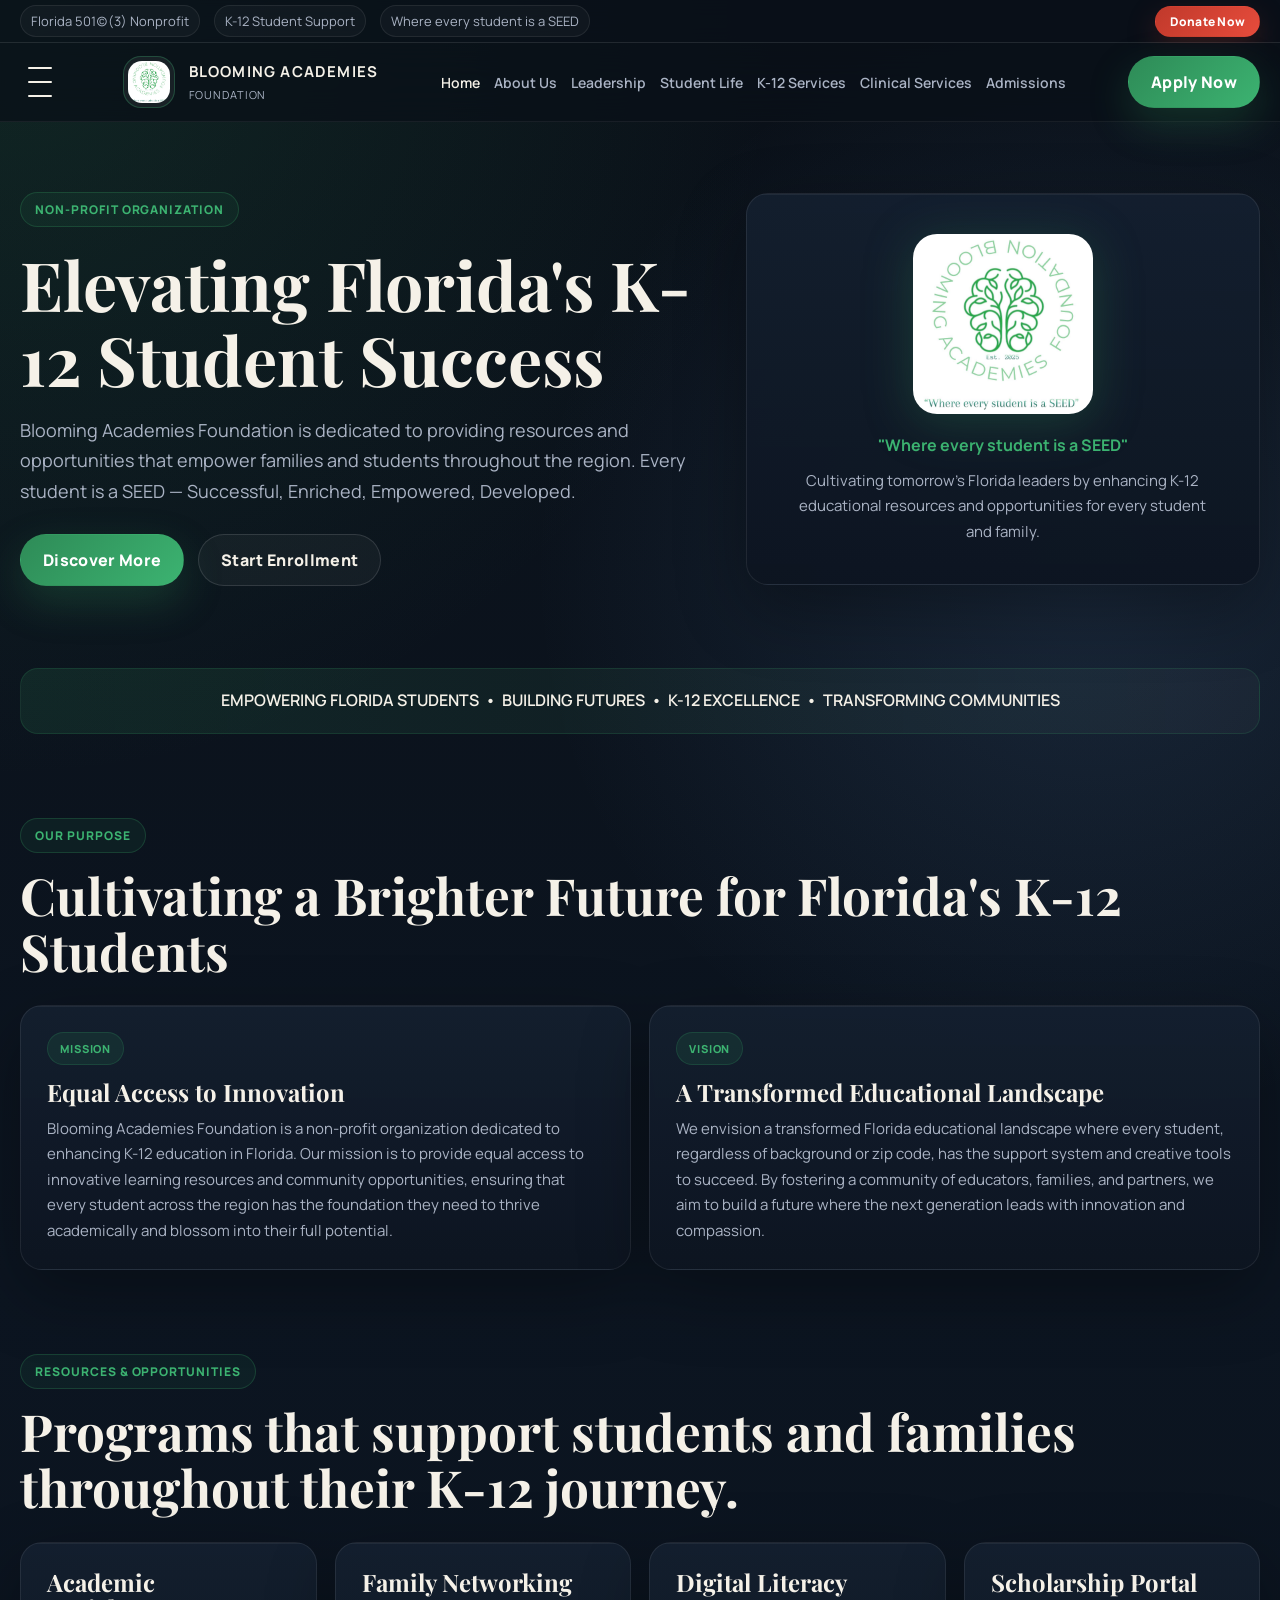
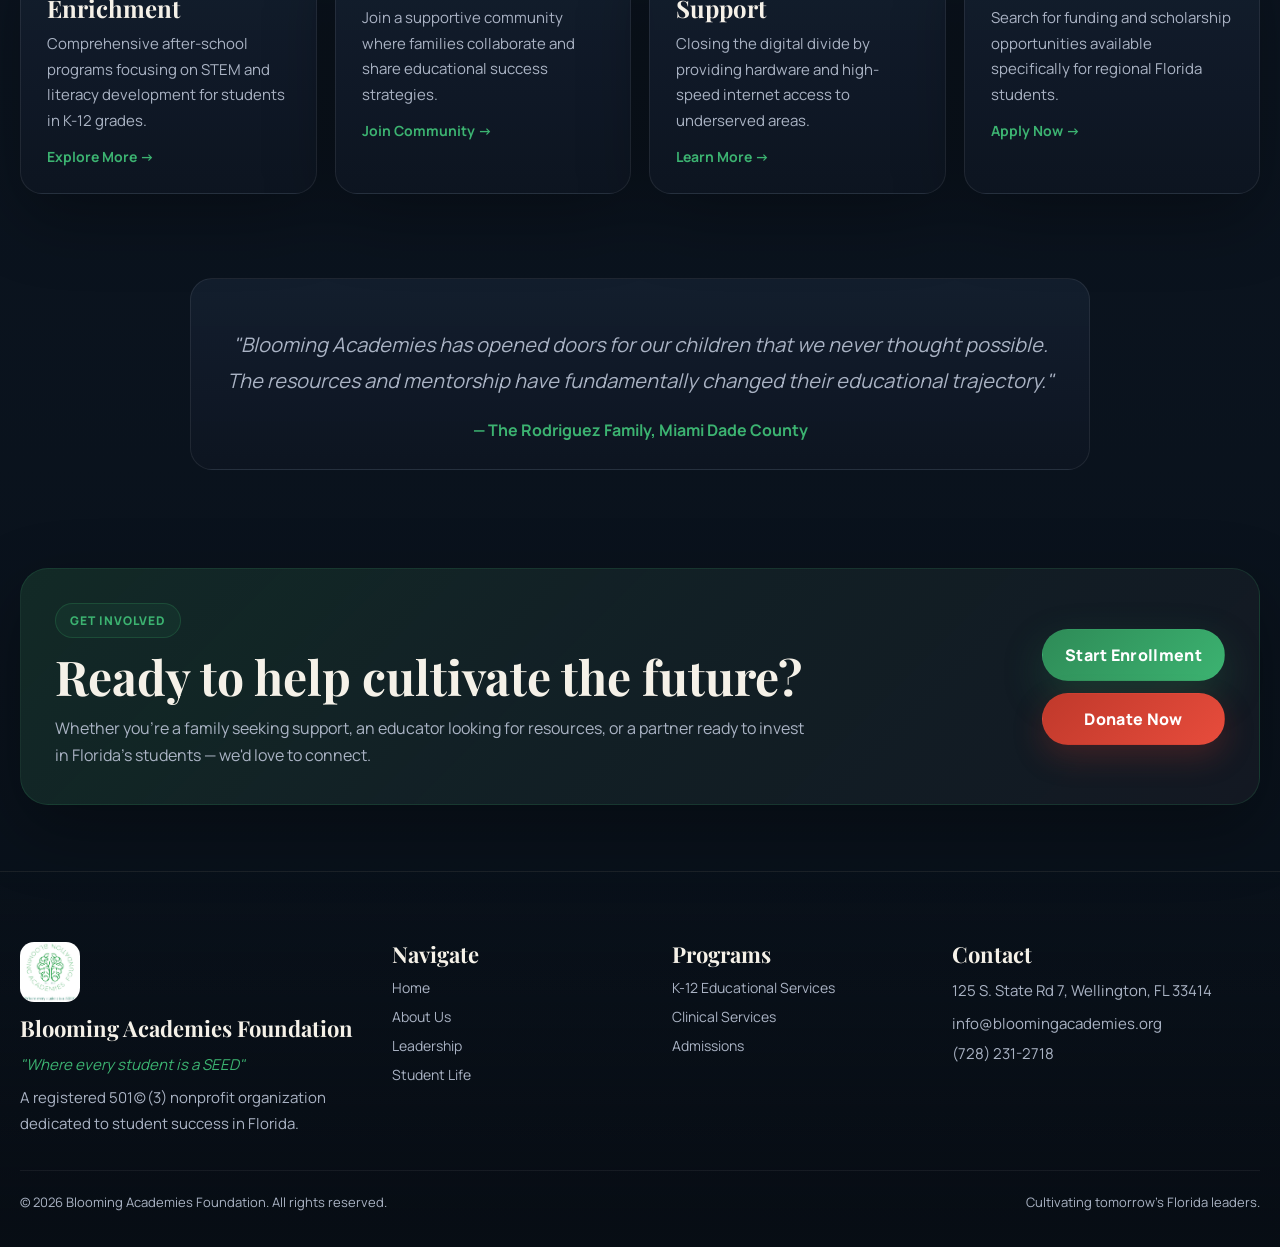
==== commit 1c7c2acf: "Add slide-out navigation menu on all pages" ====
--- a/index.html
+++ b/index.html
@@ -26,6 +26,9 @@
 
   <nav class="navbar">
     <div class="container nav-inner">
+      <button class="menu-toggle" onclick="toggleMenu()" aria-label="Open navigation menu">
+        <span></span><span></span><span></span>
+      </button>
       <a href="index.html" class="brand">
         <div class="brand-mark"><img src="baf-logo.jpg" alt="BAF Logo"></div>
         <div class="brand-copy">
@@ -189,5 +192,53 @@
       </div>
     </div>
   </footer>
+
+  <div class="slide-overlay" onclick="toggleMenu()"></div>
+  <nav class="slide-menu">
+    <div class="slide-menu-section">
+      <span class="slide-menu-label">Pages</span>
+      <div class="slide-menu-links" id="menu-pages">
+        <a href="index.html">Home</a>
+        <a href="about.html">About Us</a>
+        <a href="leadership.html">Executive Leadership</a>
+        <a href="student-life.html">Student Life</a>
+        <a href="services.html">K-12 Educational Services</a>
+        <a href="clinical.html">Clinical Services</a>
+        <a href="admissions.html">Admissions</a>
+      </div>
+    </div>
+    <div class="slide-menu-divider"></div>
+    <div class="slide-menu-section">
+      <span class="slide-menu-label">Quick Links</span>
+      <div class="slide-menu-links">
+        <a href="https://www.paypal.com/donate" target="_blank">Donate Now</a>
+        <a href="mailto:info@bloomingacademies.org">Email Us</a>
+        <a href="tel:+17282312718">Call (728) 231-2718</a>
+      </div>
+    </div>
+    <div class="slide-menu-divider"></div>
+    <div class="slide-menu-section">
+      <span class="slide-menu-label">Address</span>
+      <div class="slide-menu-links">
+        <span style="padding:10px 14px; color:var(--muted); font-size:14px; line-height:1.6;">125 S. State Rd 7<br>Wellington, FL 33414</span>
+      </div>
+    </div>
+  </nav>
+
+  <script>
+  function toggleMenu(){
+    document.querySelector('.menu-toggle').classList.toggle('open');
+    document.querySelector('.slide-menu').classList.toggle('open');
+    document.querySelector('.slide-overlay').classList.toggle('open');
+  }
+  // highlight current page
+  (function(){
+    var path=location.pathname.split('/').pop()||'index.html';
+    document.querySelectorAll('#menu-pages a').forEach(function(a){
+      if(a.getAttribute('href')===path) a.classList.add('active');
+    });
+  })();
+  </script>
+
 </body>
 </html>
--- a/shared.css
+++ b/shared.css
@@ -58,6 +58,25 @@
 /* NAVBAR */
 .navbar { position: sticky; top: 0; z-index: 20; background: rgba(10,16,24,0.76); backdrop-filter: blur(20px); border-bottom: 1px solid rgba(255,255,255,0.06); }
 .nav-inner { min-height: 78px; display: flex; align-items: center; justify-content: space-between; gap: 20px; }
+
+/* HAMBURGER MENU */
+.menu-toggle { display: flex; flex-direction: column; background: none; border: none; cursor: pointer; padding: 8px; position: relative; z-index: 52; }
+.menu-toggle span { display: block; width: 24px; height: 2px; background: var(--text); margin: 6px 0; border-radius: 2px; transition: transform 0.3s, opacity 0.3s; }
+.menu-toggle.open span:nth-child(1) { transform: translateY(8px) rotate(45deg); }
+.menu-toggle.open span:nth-child(2) { opacity: 0; }
+.menu-toggle.open span:nth-child(3) { transform: translateY(-8px) rotate(-45deg); }
+
+/* SLIDE MENU */
+.slide-menu { position: fixed; top: 0; left: -340px; width: 320px; height: 100vh; z-index: 50; background: rgba(10,16,24,0.97); backdrop-filter: blur(24px); border-right: 1px solid rgba(255,255,255,0.08); transition: left 0.35s cubic-bezier(0.4,0,0.2,1); overflow-y: auto; padding: 90px 28px 40px; }
+.slide-menu.open { left: 0; }
+.slide-overlay { position: fixed; inset: 0; z-index: 49; background: rgba(0,0,0,0.5); opacity: 0; pointer-events: none; transition: opacity 0.3s; }
+.slide-overlay.open { opacity: 1; pointer-events: auto; }
+.slide-menu-section { margin-bottom: 28px; }
+.slide-menu-label { font-size: 11px; font-weight: 800; letter-spacing: 0.1em; text-transform: uppercase; color: var(--green-bright); margin-bottom: 12px; display: block; }
+.slide-menu-links { display: grid; gap: 4px; }
+.slide-menu-links a { display: block; padding: 10px 14px; border-radius: 12px; color: var(--muted); font-weight: 600; font-size: 15px; transition: background 0.2s, color 0.2s; }
+.slide-menu-links a:hover, .slide-menu-links a.active { background: rgba(46,139,87,0.12); color: var(--text); }
+.slide-menu-divider { height: 1px; background: rgba(255,255,255,0.06); margin: 8px 0; }
 .brand { display: flex; align-items: center; gap: 14px; }
 .brand-mark { width: 52px; height: 52px; border-radius: 18px; background: rgba(255,255,255,0.06); border: 1px solid rgba(62,179,113,0.3); display: grid; place-items: center; overflow: hidden; padding: 4px; }
 .brand-mark img { width: 100%; height: 100%; object-fit: contain; border-radius: 14px; }
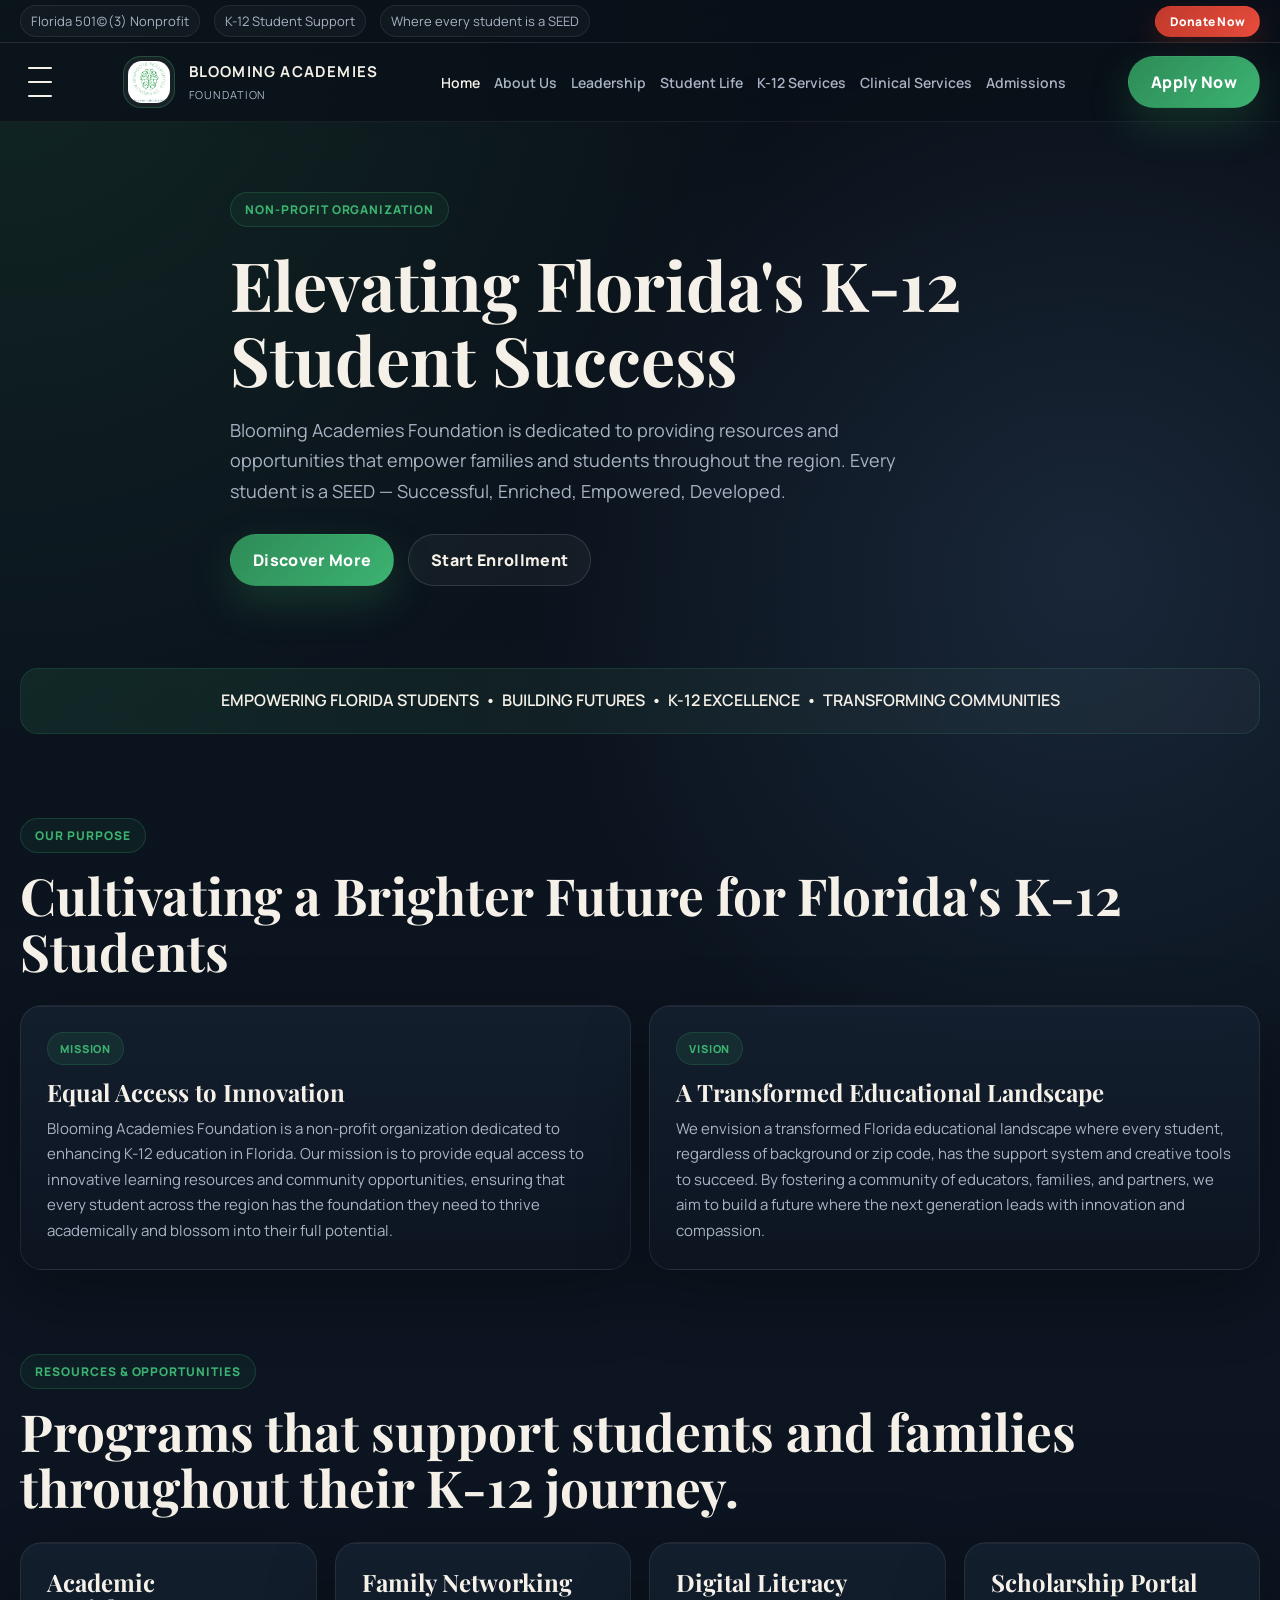
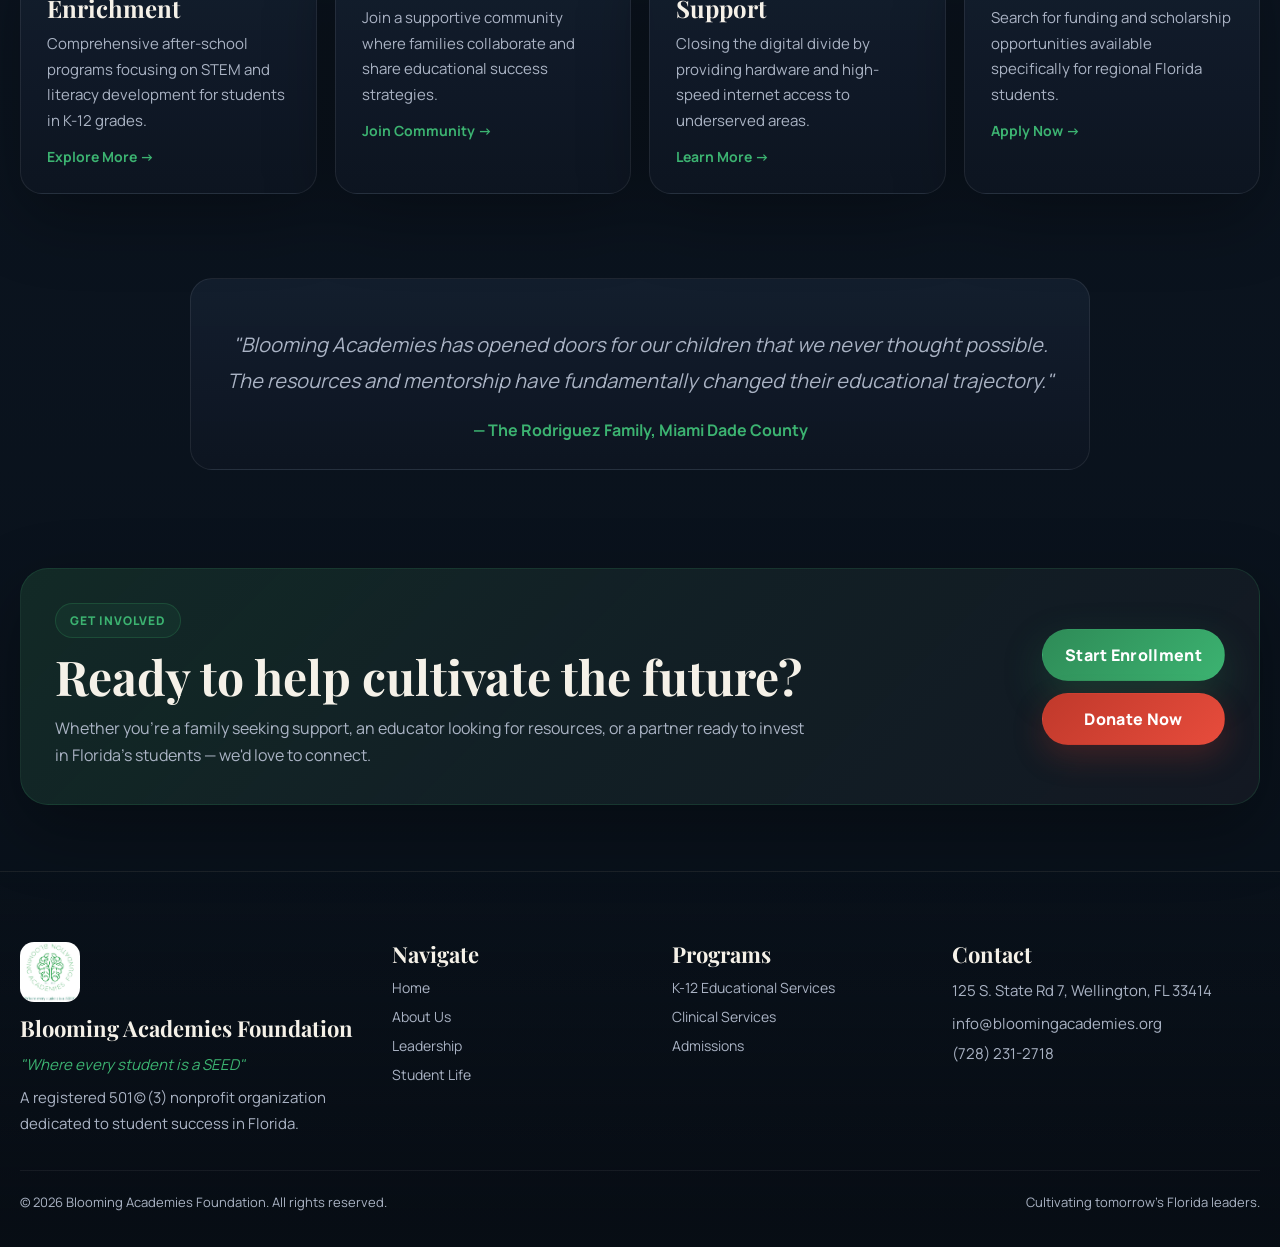
==== commit 477c8241: "Remove forced hero panel — clean single-column hero" ====
--- a/index.html
+++ b/index.html
@@ -50,20 +50,13 @@
   </nav>
 
   <header class="page-hero">
-    <div class="container" style="display: grid; grid-template-columns: 1.15fr 0.85fr; gap: 30px; align-items: center;">
-      <div>
-        <div class="eyebrow">Non-Profit Organization</div>
-        <h1 style="margin-top:20px;">Elevating Florida's K-12 Student Success</h1>
-        <p>Blooming Academies Foundation is dedicated to providing resources and opportunities that empower families and students throughout the region. Every student is a SEED — Successful, Enriched, Empowered, Developed.</p>
-        <div style="display:flex; gap:14px; flex-wrap:wrap; margin-top:28px;">
-          <a class="btn btn-primary" href="about.html">Discover More</a>
-          <a class="btn btn-secondary" href="admissions.html">Start Enrollment</a>
-        </div>
-      </div>
-      <div class="card" style="text-align:center; padding:40px;">
-        <img src="baf-logo.jpg" alt="Blooming Academies Foundation" style="width:180px; height:180px; object-fit:contain; margin:0 auto; border-radius:24px; filter:drop-shadow(0 8px 24px rgba(46,139,87,0.3));">
-        <p style="margin-top:18px; font-size:16px; font-weight:700; color:var(--green-bright);">"Where every student is a SEED"</p>
-        <p style="margin-top:8px;">Cultivating tomorrow's Florida leaders by enhancing K-12 educational resources and opportunities for every student and family.</p>
+    <div class="container" style="max-width:820px;">
+      <div class="eyebrow">Non-Profit Organization</div>
+      <h1 style="margin-top:20px;">Elevating Florida's K-12 Student Success</h1>
+      <p>Blooming Academies Foundation is dedicated to providing resources and opportunities that empower families and students throughout the region. Every student is a SEED — Successful, Enriched, Empowered, Developed.</p>
+      <div style="display:flex; gap:14px; flex-wrap:wrap; margin-top:28px;">
+        <a class="btn btn-primary" href="about.html">Discover More</a>
+        <a class="btn btn-secondary" href="admissions.html">Start Enrollment</a>
       </div>
     </div>
   </header>
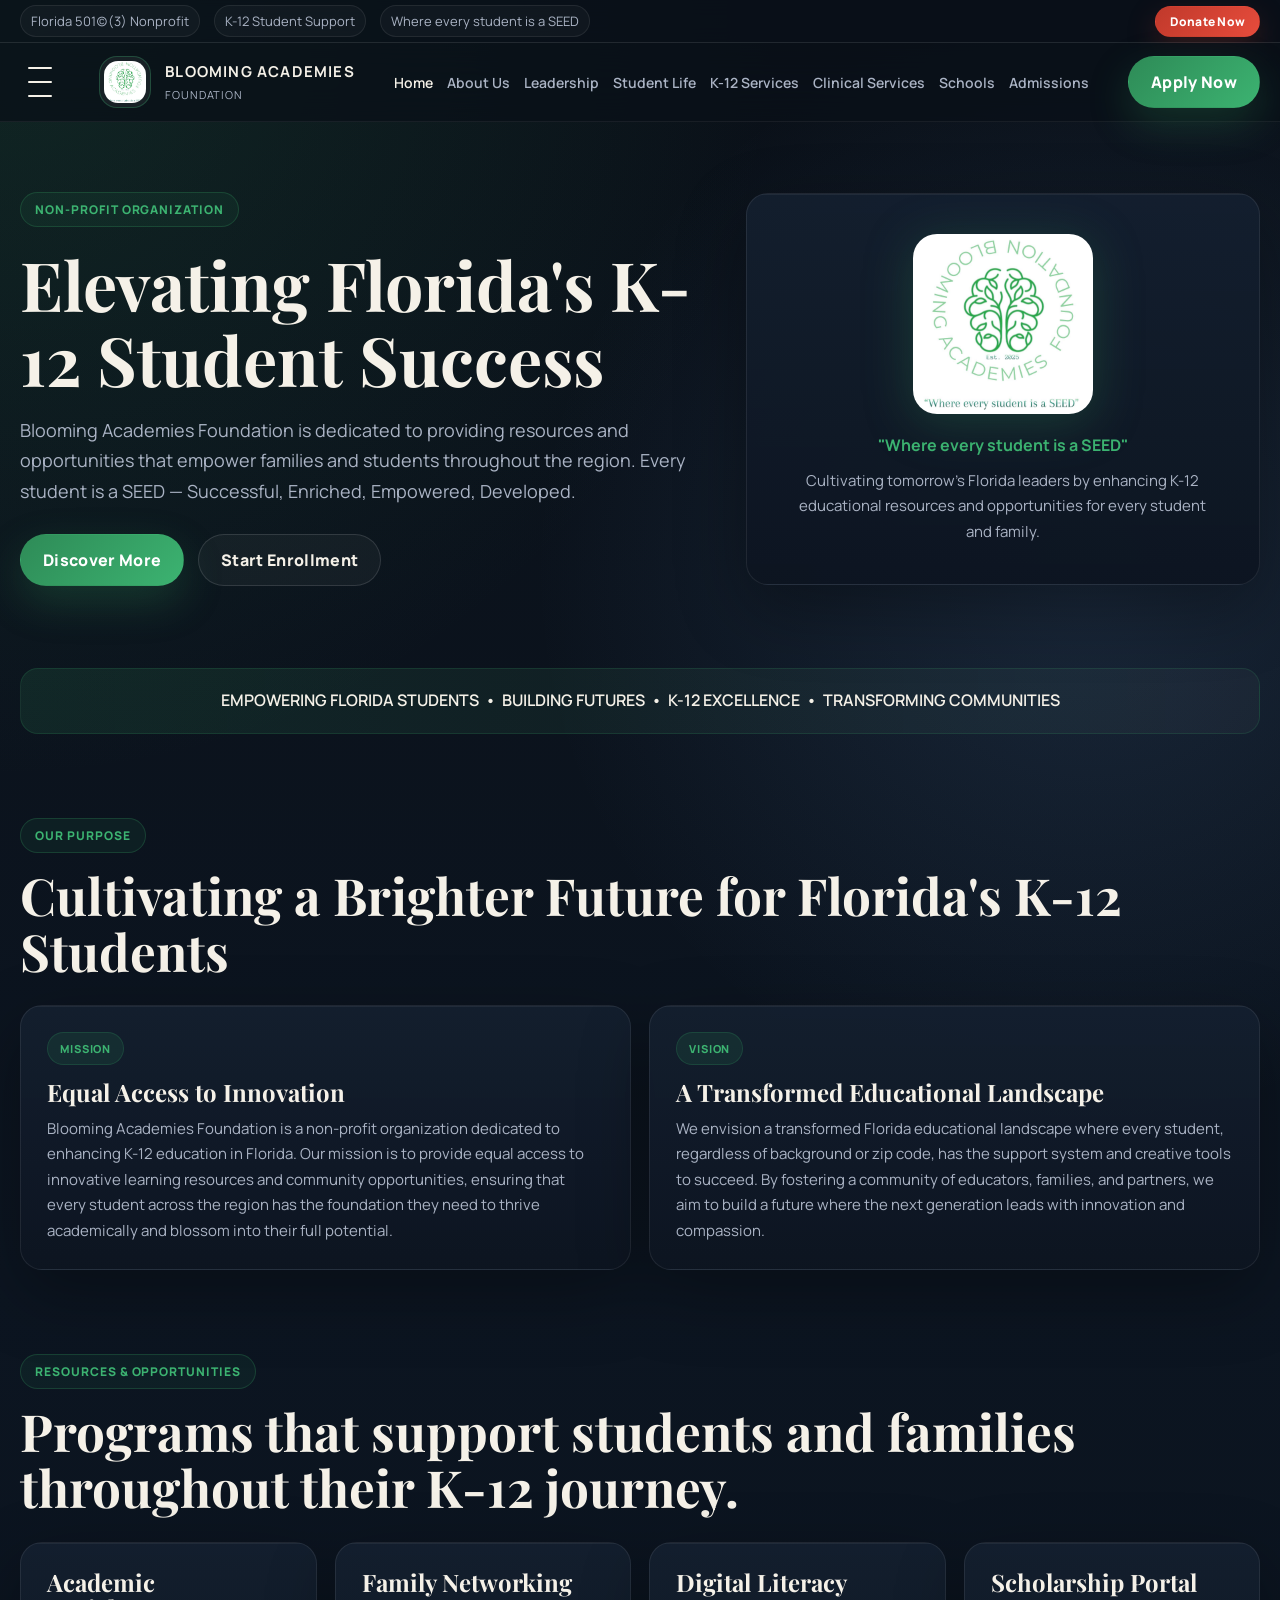
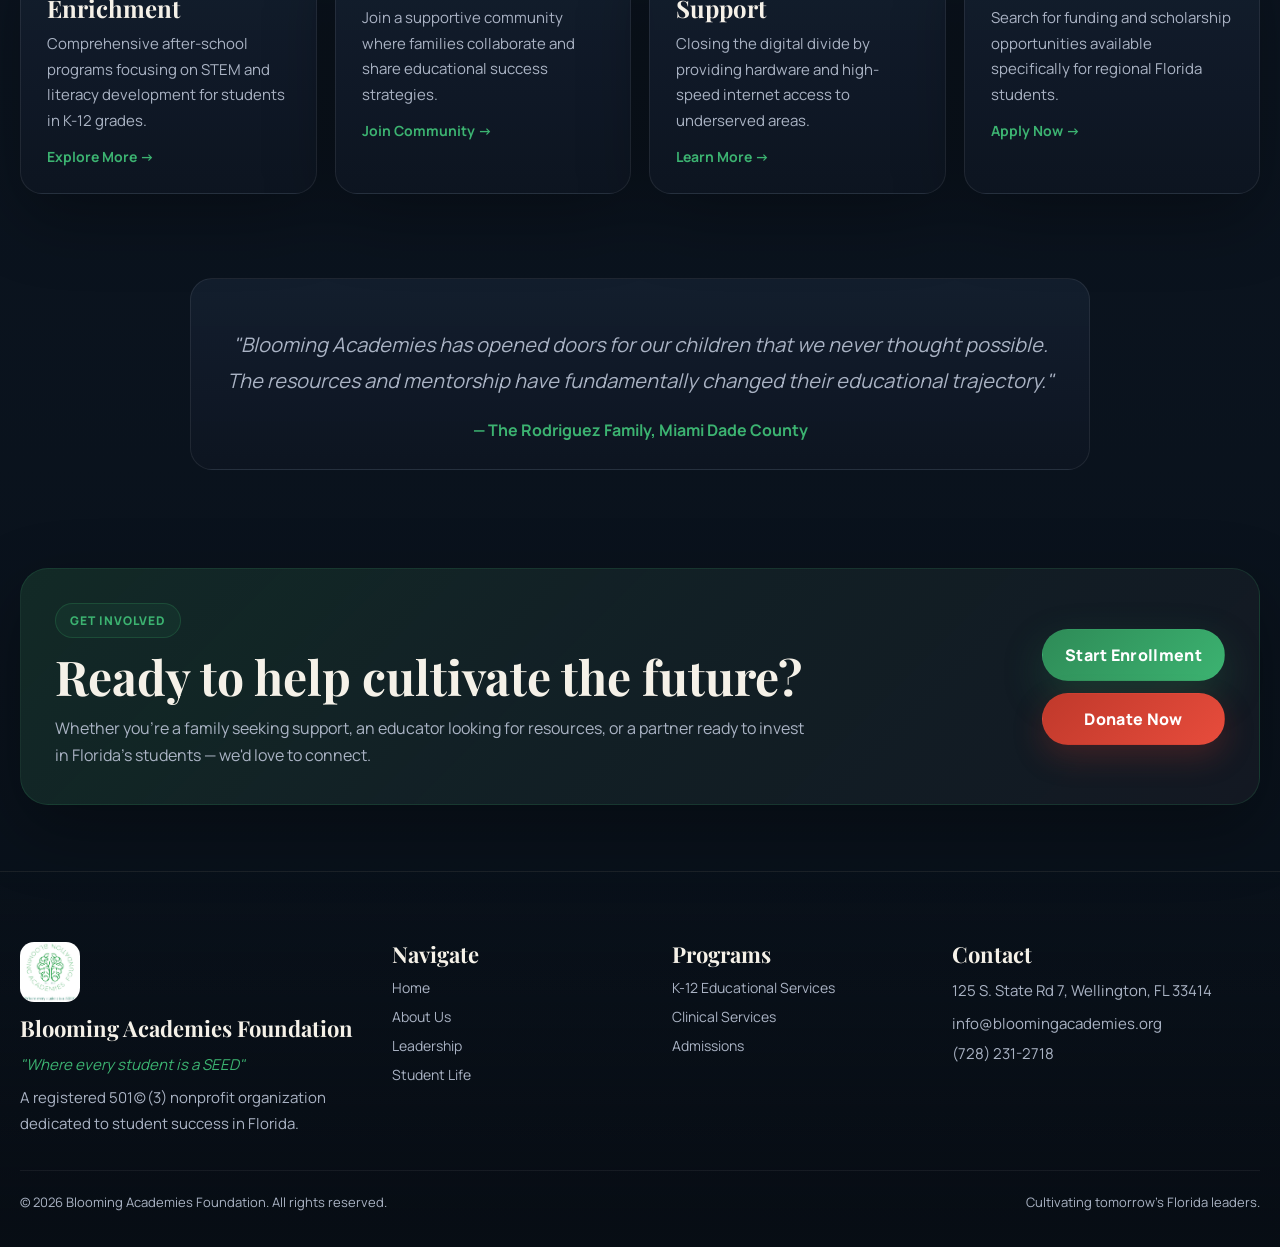
==== commit a5628092: "Add Schools section, campus admissions pages, phone field on forms" ====
--- a/index.html
+++ b/index.html
@@ -43,6 +43,7 @@
         <a href="student-life.html">Student Life</a>
         <a href="services.html">K-12 Services</a>
         <a href="clinical.html">Clinical Services</a>
+        <a href="schools.html">Schools</a>
         <a href="admissions.html">Admissions</a>
       </div>
       <a class="btn btn-primary" href="admissions.html">Apply Now</a>
@@ -50,13 +51,20 @@
   </nav>
 
   <header class="page-hero">
-    <div class="container" style="max-width:820px;">
-      <div class="eyebrow">Non-Profit Organization</div>
-      <h1 style="margin-top:20px;">Elevating Florida's K-12 Student Success</h1>
-      <p>Blooming Academies Foundation is dedicated to providing resources and opportunities that empower families and students throughout the region. Every student is a SEED — Successful, Enriched, Empowered, Developed.</p>
-      <div style="display:flex; gap:14px; flex-wrap:wrap; margin-top:28px;">
-        <a class="btn btn-primary" href="about.html">Discover More</a>
-        <a class="btn btn-secondary" href="admissions.html">Start Enrollment</a>
+    <div class="container" style="display: grid; grid-template-columns: 1.15fr 0.85fr; gap: 30px; align-items: center;">
+      <div>
+        <div class="eyebrow">Non-Profit Organization</div>
+        <h1 style="margin-top:20px;">Elevating Florida's K-12 Student Success</h1>
+        <p>Blooming Academies Foundation is dedicated to providing resources and opportunities that empower families and students throughout the region. Every student is a SEED — Successful, Enriched, Empowered, Developed.</p>
+        <div style="display:flex; gap:14px; flex-wrap:wrap; margin-top:28px;">
+          <a class="btn btn-primary" href="about.html">Discover More</a>
+          <a class="btn btn-secondary" href="admissions.html">Start Enrollment</a>
+        </div>
+      </div>
+      <div class="card" style="text-align:center; padding:40px;">
+        <img src="baf-logo.jpg" alt="Blooming Academies Foundation" style="width:180px; height:180px; object-fit:contain; margin:0 auto; border-radius:24px; filter:drop-shadow(0 8px 24px rgba(46,139,87,0.3));">
+        <p style="margin-top:18px; font-size:16px; font-weight:700; color:var(--green-bright);">"Where every student is a SEED"</p>
+        <p style="margin-top:8px;">Cultivating tomorrow's Florida leaders by enhancing K-12 educational resources and opportunities for every student and family.</p>
       </div>
     </div>
   </header>
@@ -197,6 +205,7 @@
         <a href="student-life.html">Student Life</a>
         <a href="services.html">K-12 Educational Services</a>
         <a href="clinical.html">Clinical Services</a>
+        <a href="schools.html">Our Schools</a>
         <a href="admissions.html">Admissions</a>
       </div>
     </div>
